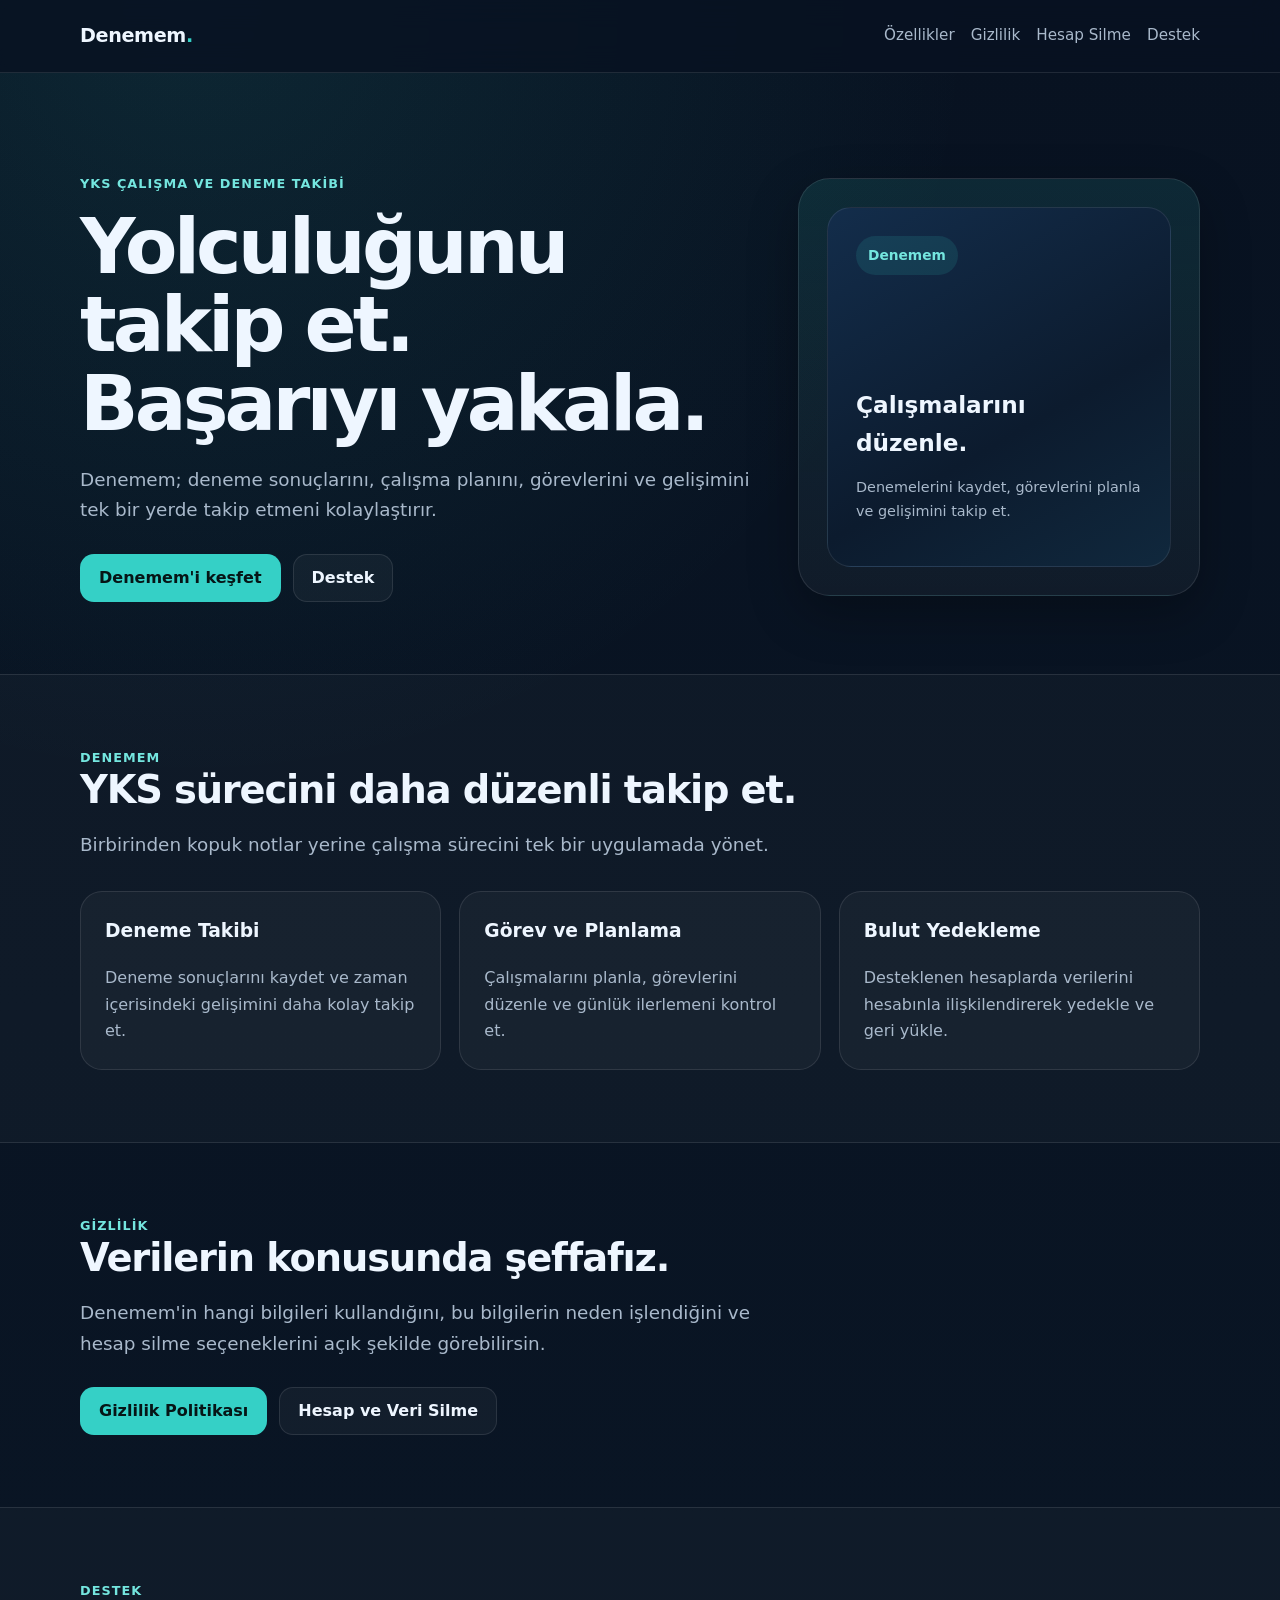
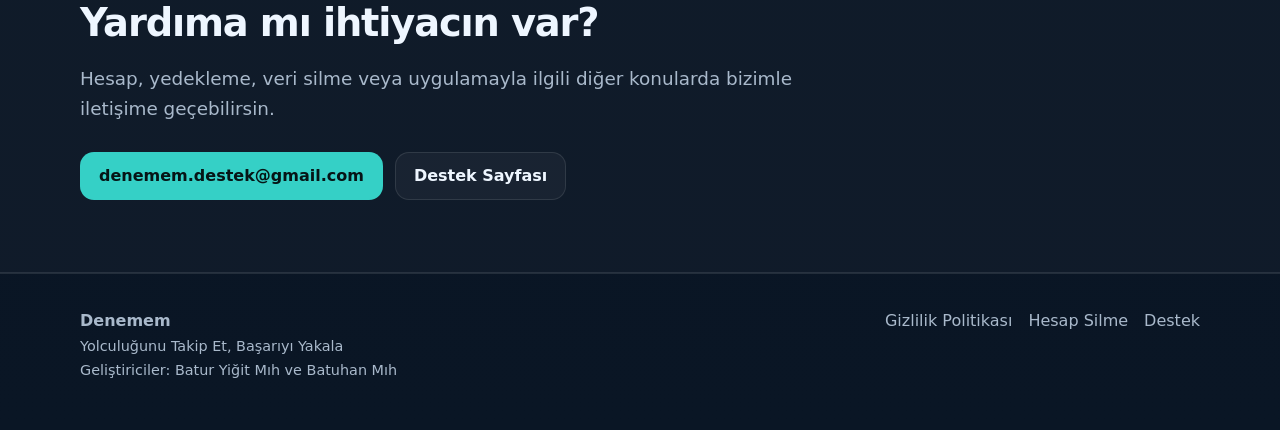
==== index.html @ 386e999e "Add Denemem homepage" ====
<!DOCTYPE html>
<html lang="tr">
<head>
  <meta charset="UTF-8">
  <meta name="viewport" content="width=device-width, initial-scale=1.0">

  <title>Denemem | YKS Çalışma ve Deneme Takibi</title>

  <meta
    name="description"
    content="Denemem, YKS hazırlık sürecinde denemelerini, görevlerini, çalışmalarını ve gelişimini tek yerde takip etmene yardımcı olur."
  >

  <link rel="stylesheet" href="styles.css">
</head>

<body>

  <header class="site-header">
    <div class="container nav">

      <a href="index.html" class="brand">
        Denemem<span>.</span>
      </a>

      <nav class="nav-links" aria-label="Ana menü">
        <a href="#ozellikler">Özellikler</a>
        <a href="gizlilik.html">Gizlilik</a>
        <a href="hesap-silme.html">Hesap Silme</a>
        <a href="destek.html">Destek</a>
      </nav>

    </div>
  </header>


  <main>

    <section class="hero">
      <div class="container hero-grid">

        <div>

          <div class="eyebrow">
            YKS ÇALIŞMA VE DENEME TAKİBİ
          </div>

          <h1>
            Yolculuğunu takip et.<br>
            Başarıyı yakala.
          </h1>

          <p class="lead">
            Denemem; deneme sonuçlarını, çalışma planını, görevlerini
            ve gelişimini tek bir yerde takip etmeni kolaylaştırır.
          </p>

          <div class="actions">

            <a href="#ozellikler" class="button primary">
              Denemem'i keşfet
            </a>

            <a href="destek.html" class="button secondary">
              Destek
            </a>

          </div>

        </div>


        <div class="mock-card">

          <div class="mock-screen">

            <div class="pill">
              Denemem
            </div>

            <div>
              <strong>
                Çalışmalarını düzenle.
              </strong>

              <p class="small">
                Denemelerini kaydet, görevlerini planla
                ve gelişimini takip et.
              </p>
            </div>

          </div>

        </div>

      </div>
    </section>


    <section id="ozellikler" class="section muted">

      <div class="container">

        <div class="eyebrow">
          DENEMEM
        </div>

        <h2>
          YKS sürecini daha düzenli takip et.
        </h2>

        <p class="lead">
          Birbirinden kopuk notlar yerine çalışma sürecini
          tek bir uygulamada yönet.
        </p>


        <div class="grid-3">

          <article class="card">
            <h3>Deneme Takibi</h3>

            <p>
              Deneme sonuçlarını kaydet ve zaman içerisindeki
              gelişimini daha kolay takip et.
            </p>
          </article>


          <article class="card">
            <h3>Görev ve Planlama</h3>

            <p>
              Çalışmalarını planla, görevlerini düzenle
              ve günlük ilerlemeni kontrol et.
            </p>
          </article>


          <article class="card">
            <h3>Bulut Yedekleme</h3>

            <p>
              Desteklenen hesaplarda verilerini hesabınla
              ilişkilendirerek yedekle ve geri yükle.
            </p>
          </article>

        </div>

      </div>
    </section>


    <section class="section">

      <div class="container">

        <div class="eyebrow">
          GİZLİLİK
        </div>

        <h2>
          Verilerin konusunda şeffafız.
        </h2>

        <p class="lead">
          Denemem'in hangi bilgileri kullandığını, bu bilgilerin
          neden işlendiğini ve hesap silme seçeneklerini
          açık şekilde görebilirsin.
        </p>


        <div class="actions">

          <a href="gizlilik.html" class="button primary">
            Gizlilik Politikası
          </a>

          <a href="hesap-silme.html" class="button secondary">
            Hesap ve Veri Silme
          </a>

        </div>

      </div>
    </section>


    <section class="section muted">

      <div class="container">

        <div class="eyebrow">
          DESTEK
        </div>

        <h2>
          Yardıma mı ihtiyacın var?
        </h2>

        <p class="lead">
          Hesap, yedekleme, veri silme veya uygulamayla ilgili
          diğer konularda bizimle iletişime geçebilirsin.
        </p>


        <div class="actions">

          <a
            href="mailto:denemem.destek@gmail.com"
            class="button primary"
          >
            denemem.destek@gmail.com
          </a>

          <a href="destek.html" class="button secondary">
            Destek Sayfası
          </a>

        </div>

      </div>
    </section>

  </main>


  <footer>

    <div class="container footer-grid">

      <div>
        <strong>Denemem</strong>

        <div class="small">
          Yolculuğunu Takip Et, Başarıyı Yakala
        </div>

        <div class="small">
          Geliştiriciler: Batur Yiğit Mıh ve Batuhan Mıh
        </div>
      </div>


      <div class="footer-links">

        <a href="gizlilik.html">
          Gizlilik Politikası
        </a>

        <a href="hesap-silme.html">
          Hesap Silme
        </a>

        <a href="destek.html">
          Destek
        </a>

      </div>

    </div>

  </footer>

</body>
</html>
---- styles.css ----
:root {
  --bg: #081221;
  --surface: #0e1b2d;
  --surface-2: #12253b;
  --text: #eef6ff;
  --muted: #a9b9cb;
  --line: rgba(255, 255, 255, 0.1);
  --teal: #35d0c6;
  --teal-light: #74e6df;
  --shadow: 0 18px 50px rgba(0, 0, 0, 0.28);
  --radius: 22px;
  --max-width: 1120px;
}

* {
  box-sizing: border-box;
}

html {
  scroll-behavior: smooth;
}

body {
  margin: 0;
  font-family: Inter, system-ui, -apple-system, BlinkMacSystemFont, "Segoe UI",
    sans-serif;
  background:
    radial-gradient(circle at 15% 0%, rgba(53, 208, 198, 0.11), transparent 34%),
    linear-gradient(180deg, #081221 0%, #0a1625 100%);
  color: var(--text);
  line-height: 1.65;
}

a {
  color: inherit;
}

.container {
  width: min(calc(100% - 32px), var(--max-width));
  margin: 0 auto;
}

.site-header {
  position: sticky;
  top: 0;
  z-index: 20;
  backdrop-filter: blur(14px);
  background: rgba(8, 18, 33, 0.82);
  border-bottom: 1px solid var(--line);
}

.nav {
  display: flex;
  align-items: center;
  justify-content: space-between;
  gap: 24px;
  min-height: 72px;
}

.brand {
  text-decoration: none;
  font-size: 1.2rem;
  font-weight: 800;
  letter-spacing: -0.02em;
}

.brand span {
  color: var(--teal);
}

.nav-links {
  display: flex;
  flex-wrap: wrap;
  gap: 16px;
}

.nav-links a {
  color: var(--muted);
  text-decoration: none;
  font-size: 0.95rem;
}

.nav-links a:hover,
.nav-links a:focus {
  color: var(--text);
}

.hero {
  padding: 100px 0 72px;
}

.hero-grid {
  display: grid;
  grid-template-columns: 1.25fr 0.75fr;
  gap: 48px;
  align-items: center;
}

.eyebrow {
  color: var(--teal-light);
  font-weight: 700;
  letter-spacing: 0.08em;
  text-transform: uppercase;
  font-size: 0.8rem;
}

h1 {
  font-size: clamp(2.5rem, 6vw, 5.3rem);
  line-height: 1.02;
  letter-spacing: -0.05em;
  margin: 14px 0 22px;
}

h2 {
  font-size: clamp(1.7rem, 3vw, 2.6rem);
  line-height: 1.15;
  letter-spacing: -0.03em;
  margin: 0 0 14px;
}

h3 {
  margin-top: 0;
}

.lead {
  font-size: 1.15rem;
  color: var(--muted);
  max-width: 720px;
}

.actions {
  display: flex;
  gap: 12px;
  flex-wrap: wrap;
  margin-top: 28px;
}

.button {
  display: inline-flex;
  align-items: center;
  justify-content: center;
  min-height: 48px;
  padding: 0 18px;
  border-radius: 14px;
  text-decoration: none;
  font-weight: 750;
  border: 1px solid var(--line);
}

.button.primary {
  color: #061516;
  background: var(--teal);
  border-color: transparent;
}

.button.secondary {
  background: rgba(255, 255, 255, 0.04);
}

.mock-card {
  background: linear-gradient(
    180deg,
    rgba(53, 208, 198, 0.12),
    rgba(255, 255, 255, 0.035)
  );
  border: 1px solid var(--line);
  border-radius: 32px;
  padding: 28px;
  box-shadow: var(--shadow);
}

.mock-screen {
  min-height: 360px;
  border-radius: 24px;
  background: linear-gradient(150deg, #132d4b, #0c1b2e 60%, #10283d);
  border: 1px solid rgba(255, 255, 255, 0.09);
  display: flex;
  flex-direction: column;
  justify-content: space-between;
  padding: 28px;
}

.mock-screen strong {
  font-size: 1.45rem;
}

.pill {
  display: inline-block;
  width: fit-content;
  padding: 8px 12px;
  border-radius: 999px;
  background: rgba(53, 208, 198, 0.12);
  color: var(--teal-light);
  font-weight: 700;
  font-size: 0.86rem;
}

.section {
  padding: 72px 0;
}

.section.muted {
  background: rgba(255, 255, 255, 0.025);
  border-top: 1px solid var(--line);
  border-bottom: 1px solid var(--line);
}

.grid-3 {
  display: grid;
  grid-template-columns: repeat(3, 1fr);
  gap: 18px;
  margin-top: 30px;
}

.card {
  padding: 24px;
  background: rgba(255, 255, 255, 0.035);
  border: 1px solid var(--line);
  border-radius: var(--radius);
}

.card p {
  color: var(--muted);
  margin-bottom: 0;
}

.legal {
  width: min(calc(100% - 32px), 860px);
  margin: 0 auto;
  padding: 72px 0 96px;
}

.legal .meta {
  color: var(--muted);
  margin-bottom: 34px;
}

.legal section {
  padding-top: 18px;
}

.legal h2 {
  font-size: 1.45rem;
  margin-top: 28px;
}

.legal p,
.legal li {
  color: #ced9e4;
}

.notice {
  border: 1px solid rgba(53, 208, 198, 0.35);
  background: rgba(53, 208, 198, 0.07);
  padding: 18px 20px;
  border-radius: 16px;
  color: #dffdfa;
}

.contact-box {
  margin-top: 24px;
  padding: 22px;
  border-radius: 18px;
  background: var(--surface);
  border: 1px solid var(--line);
}

footer {
  border-top: 1px solid var(--line);
  padding: 34px 0 48px;
  color: var(--muted);
}

.footer-grid {
  display: flex;
  justify-content: space-between;
  gap: 24px;
  flex-wrap: wrap;
}

.footer-links {
  display: flex;
  gap: 16px;
  flex-wrap: wrap;
}

.footer-links a {
  color: var(--muted);
  text-decoration: none;
}

.small {
  font-size: 0.9rem;
  color: var(--muted);
}

@media (max-width: 820px) {
  .hero {
    padding-top: 72px;
  }

  .hero-grid {
    grid-template-columns: 1fr;
  }

  .grid-3 {
    grid-template-columns: 1fr;
  }

  .nav {
    align-items: flex-start;
    padding: 16px 0;
  }

  .nav-links {
    justify-content: flex-end;
    gap: 10px 14px;
  }
}

@media (max-width: 560px) {
  .nav {
    flex-direction: column;
    gap: 10px;
  }

  .nav-links {
    justify-content: flex-start;
  }

  .hero {
    padding-top: 56px;
  }

  .mock-screen {
    min-height: 290px;
  }
}
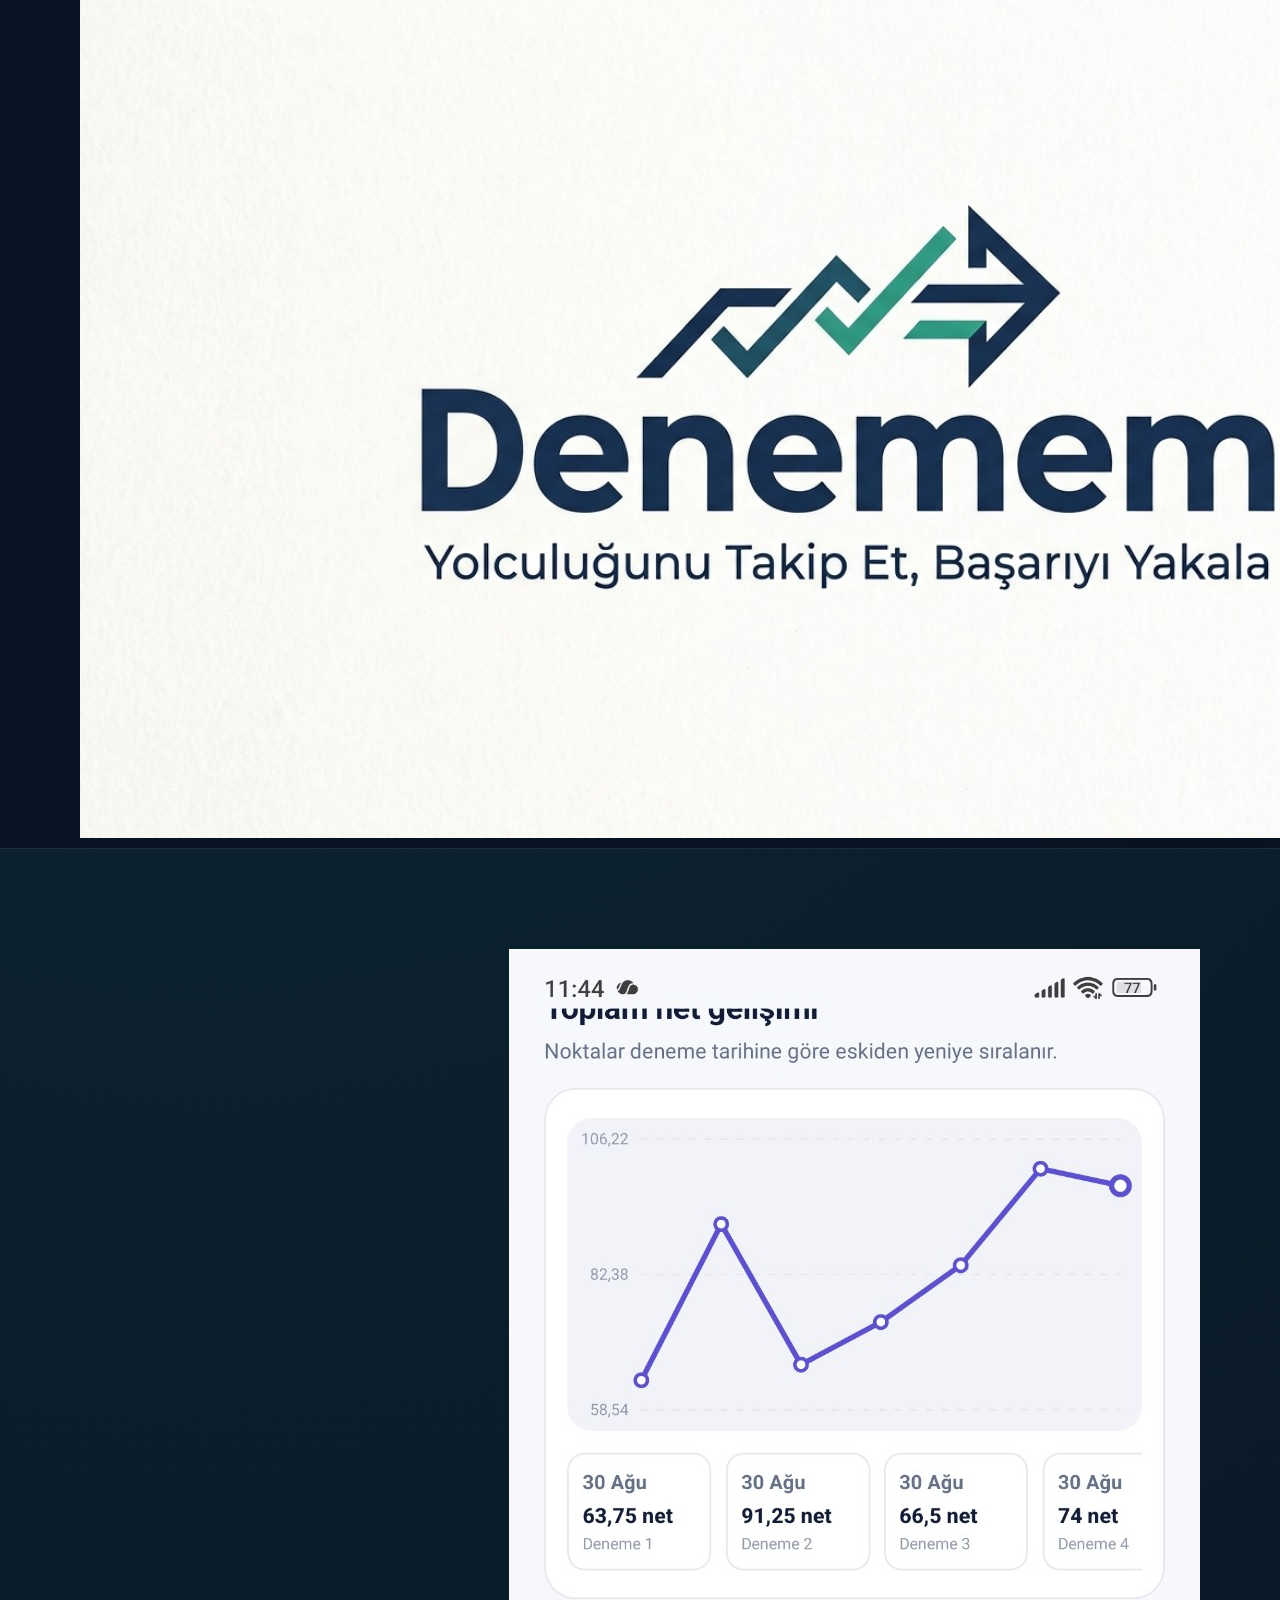
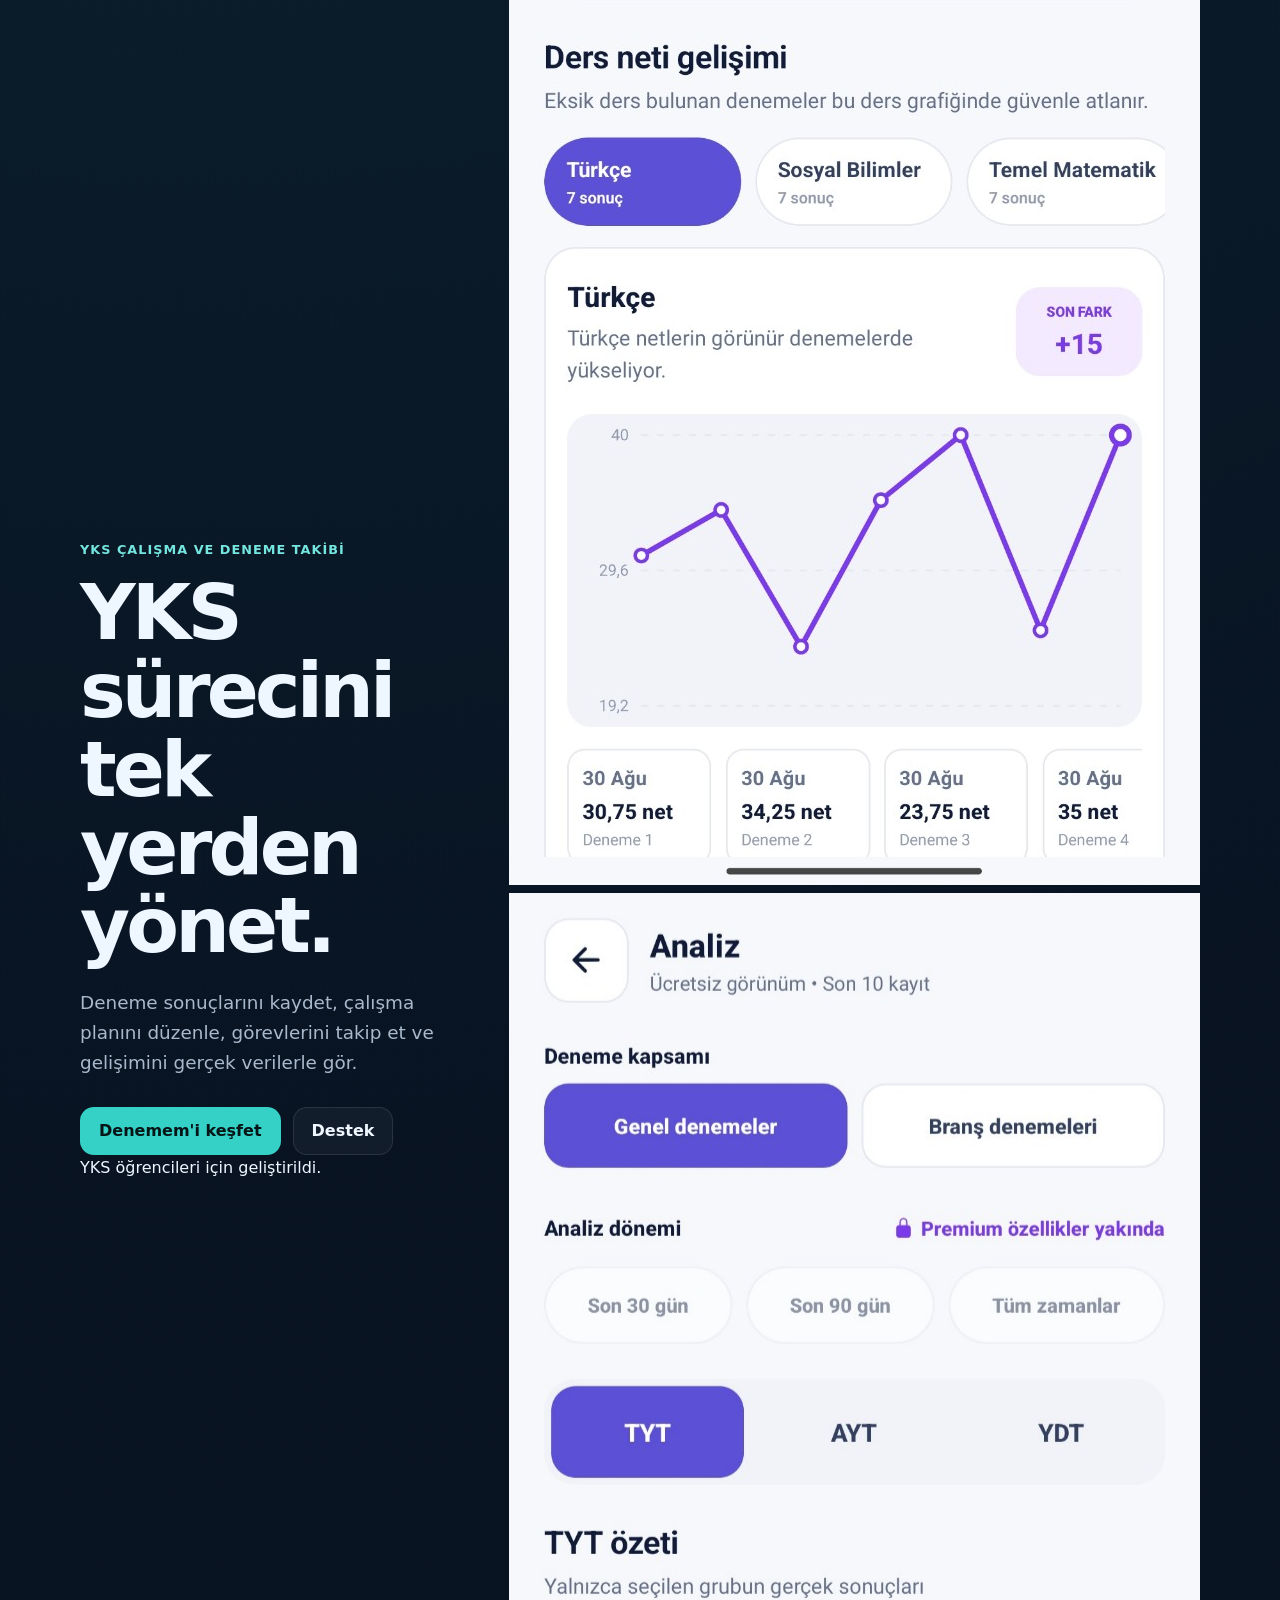
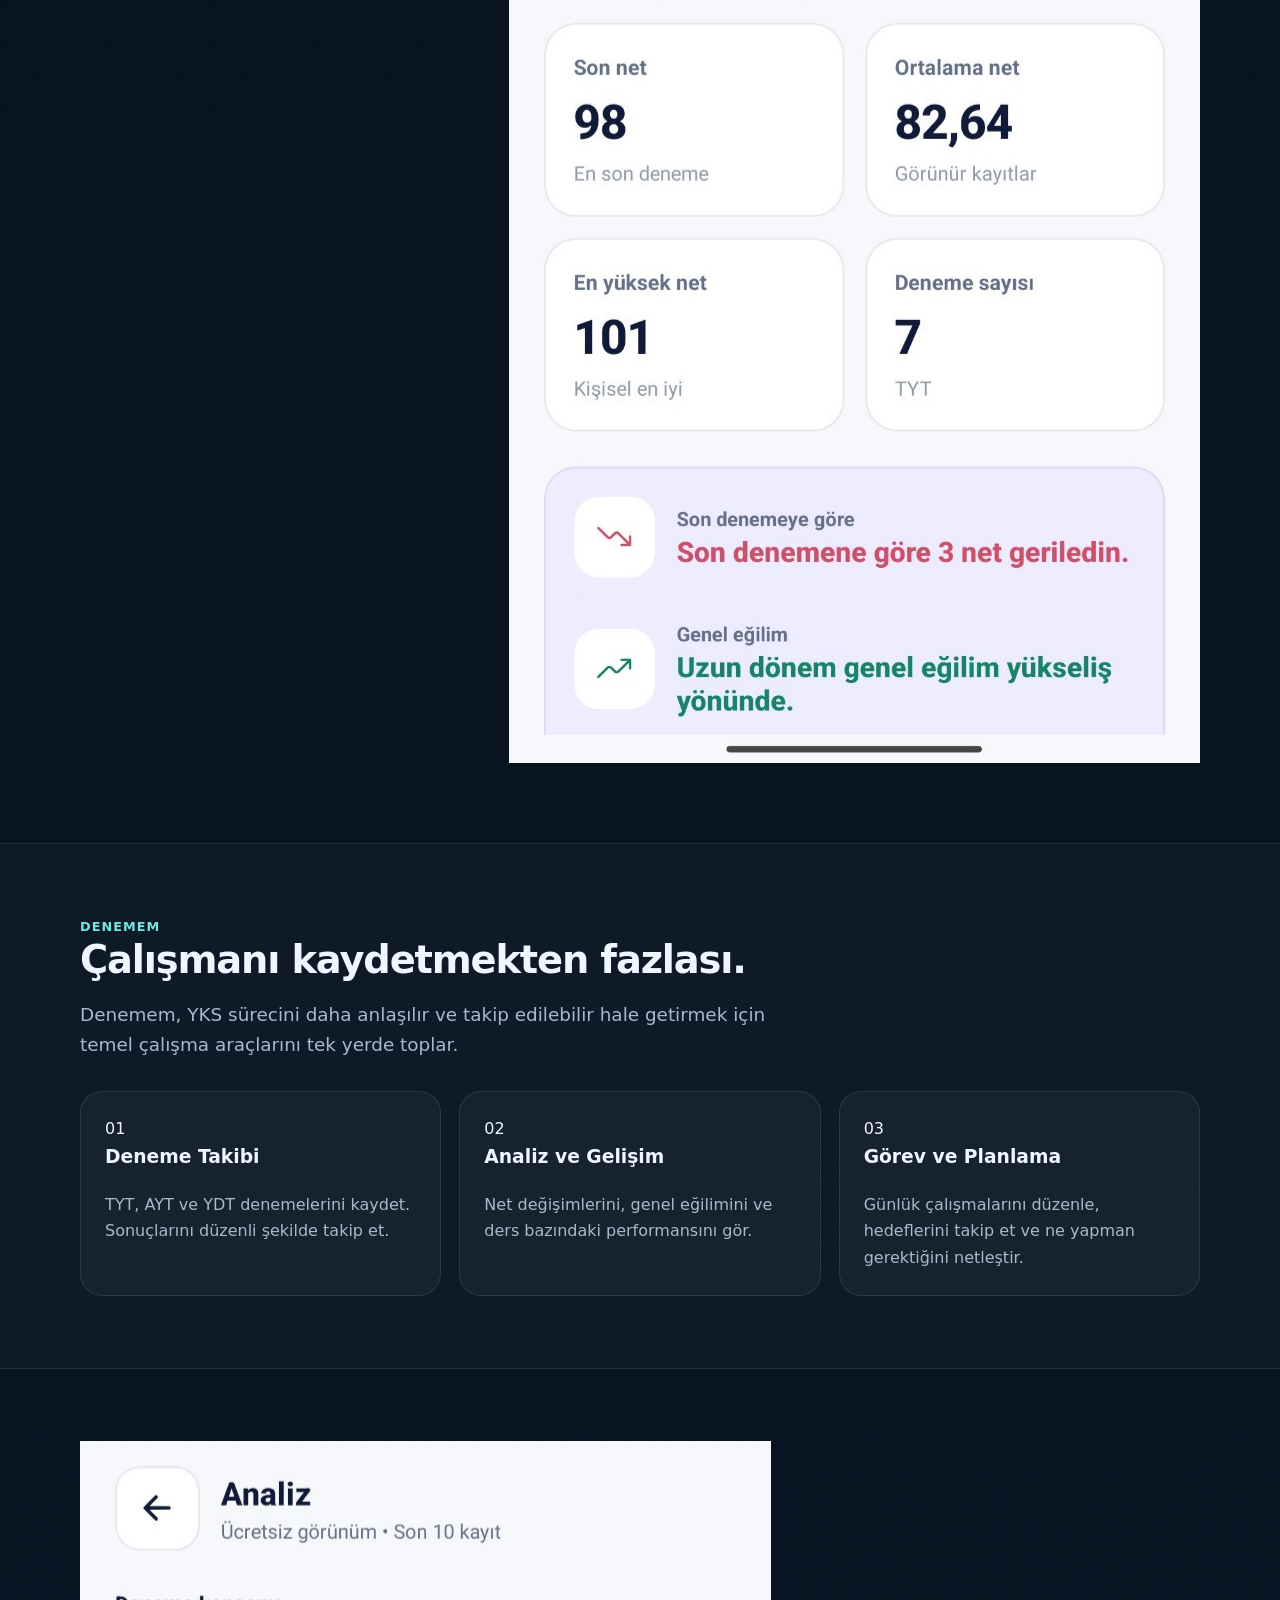
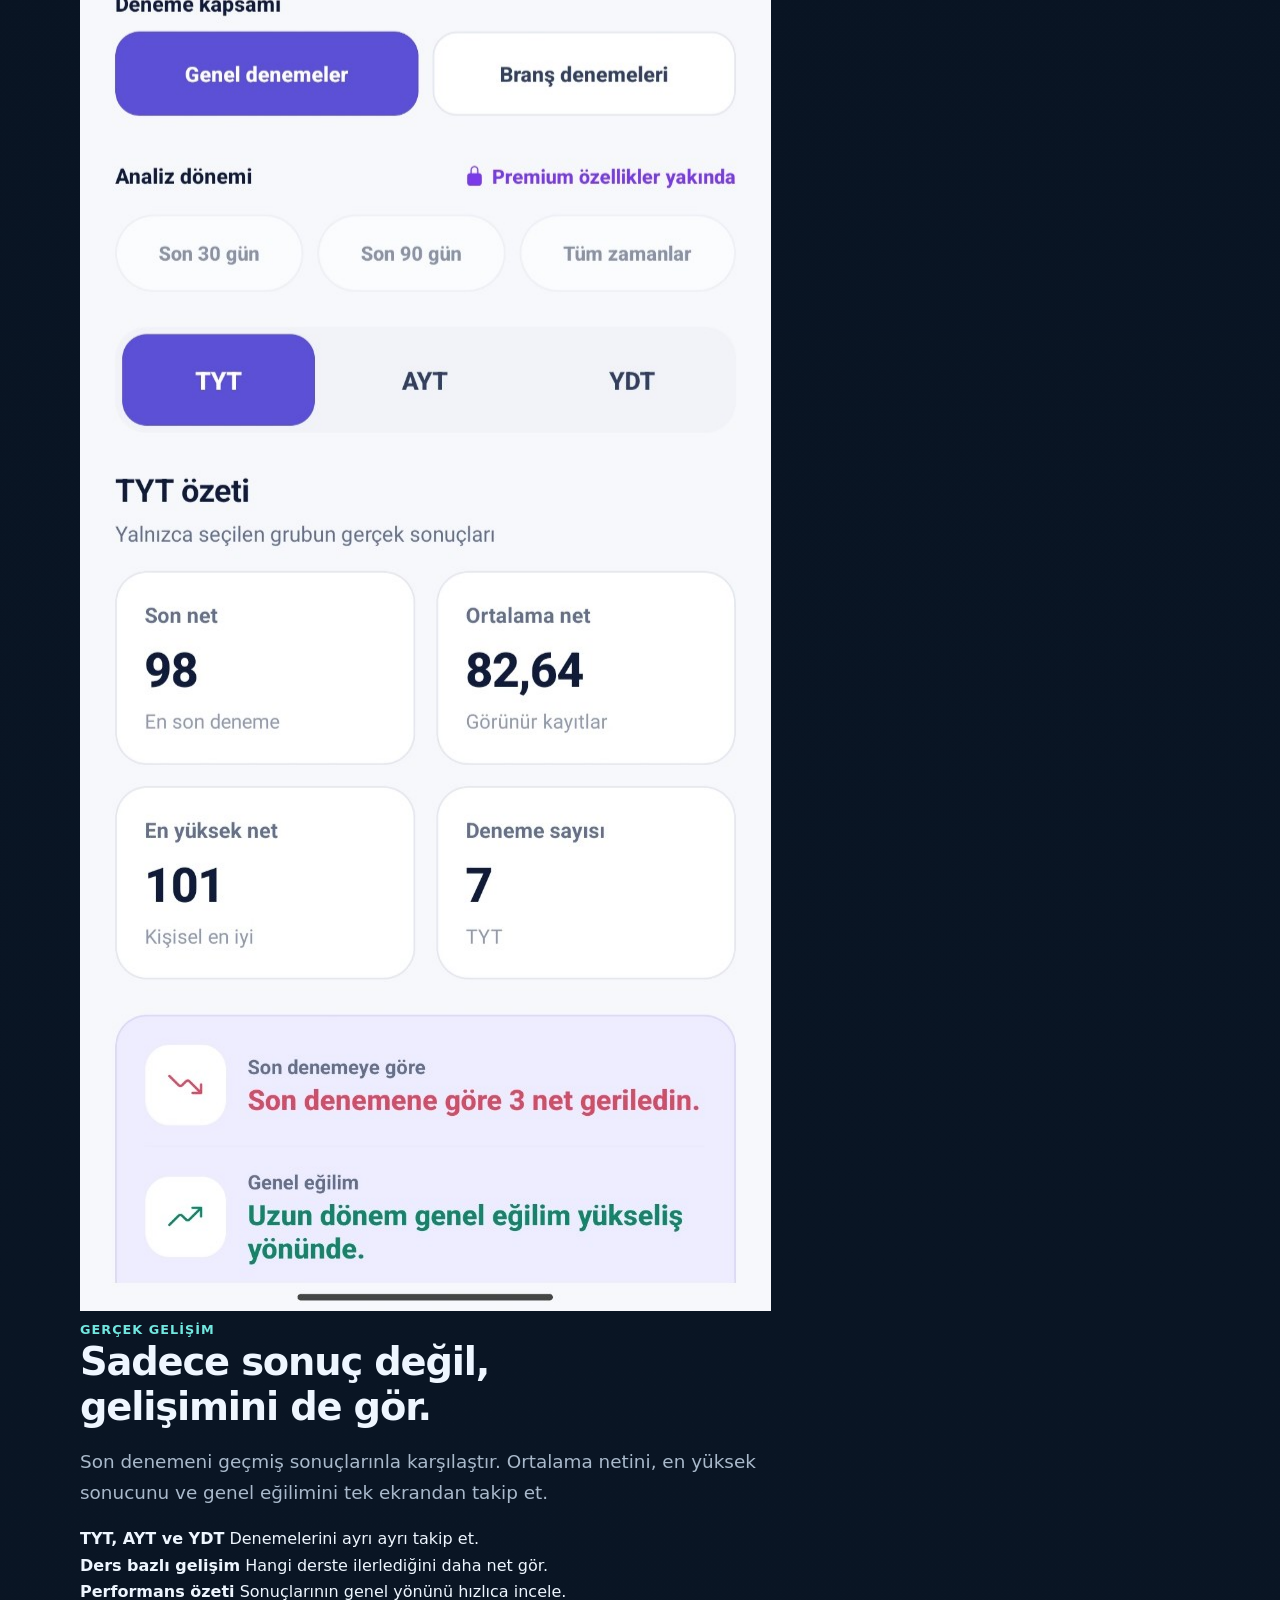
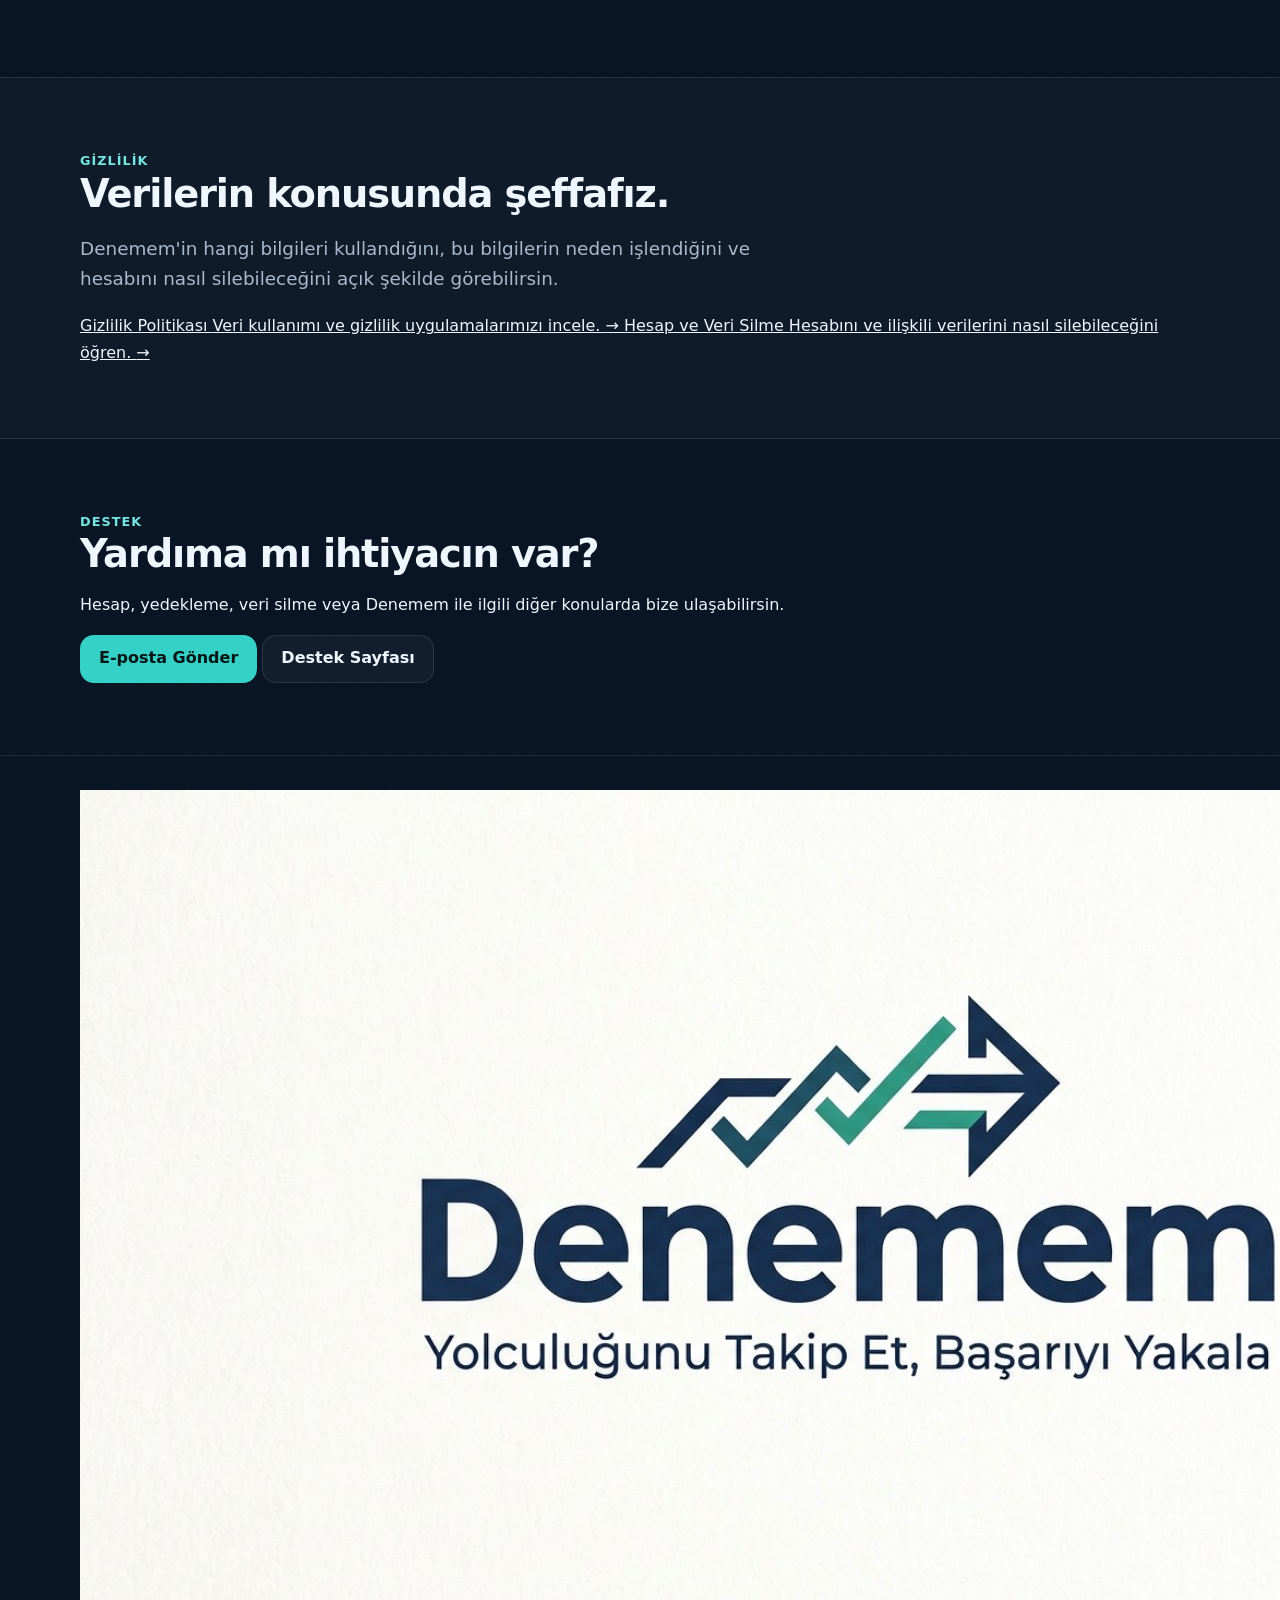
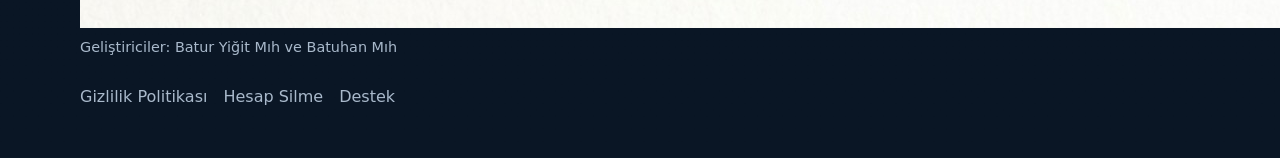
==== commit 43ce3a7c: "Redesign homepage with real Denemem screens" ====
--- a/index.html
+++ b/index.html
@@ -19,8 +19,8 @@
   <header class="site-header">
     <div class="container nav">
 
-      <a href="index.html" class="brand">
-        Denemem<span>.</span>
+      <a href="index.html" class="brand brand-image">
+        <img src="logo.png" alt="Denemem">
       </a>
 
       <nav class="nav-links" aria-label="Ana menü">
@@ -37,22 +37,23 @@
   <main>
 
     <section class="hero">
+
       <div class="container hero-grid">
 
-        <div>
+        <div class="hero-copy">
 
           <div class="eyebrow">
             YKS ÇALIŞMA VE DENEME TAKİBİ
           </div>
 
           <h1>
-            Yolculuğunu takip et.<br>
-            Başarıyı yakala.
+            YKS sürecini<br>
+            tek yerden yönet.
           </h1>
 
           <p class="lead">
-            Denemem; deneme sonuçlarını, çalışma planını, görevlerini
-            ve gelişimini tek bir yerde takip etmeni kolaylaştırır.
+            Deneme sonuçlarını kaydet, çalışma planını düzenle,
+            görevlerini takip et ve gelişimini gerçek verilerle gör.
           </p>
 
           <div class="actions">
@@ -67,179 +68,333 @@
 
           </div>
 
-        </div>
-
-
-        <div class="mock-card">
-
-          <div class="mock-screen">
-
-            <div class="pill">
-              Denemem
-            </div>
-
-            <div>
-              <strong>
-                Çalışmalarını düzenle.
-              </strong>
-
-              <p class="small">
-                Denemelerini kaydet, görevlerini planla
-                ve gelişimini takip et.
-              </p>
-            </div>
-
-          </div>
-
-        </div>
-
-      </div>
+
+          <div class="hero-note">
+            <span class="hero-note-dot"></span>
+            YKS öğrencileri için geliştirildi.
+          </div>
+
+        </div>
+
+
+        <div class="showcase" aria-label="Denemem uygulama ekranları">
+
+          <div class="glow glow-one"></div>
+          <div class="glow glow-two"></div>
+
+          <div class="phone phone-secondary">
+
+            <div class="phone-notch"></div>
+
+            <div class="phone-screen screenshot-crop">
+              <img
+                src="istatistik.png"
+                alt="Denemem istatistik ve gelişim ekranı"
+              >
+            </div>
+
+          </div>
+
+
+          <div class="phone phone-primary">
+
+            <div class="phone-notch"></div>
+
+            <div class="phone-screen">
+              <img
+                src="analiz.png"
+                alt="Denemem analiz ekranı"
+              >
+            </div>
+
+          </div>
+
+        </div>
+
+      </div>
+
     </section>
 
 
+
     <section id="ozellikler" class="section muted">
 
       <div class="container">
 
-        <div class="eyebrow">
-          DENEMEM
-        </div>
-
-        <h2>
-          YKS sürecini daha düzenli takip et.
-        </h2>
-
-        <p class="lead">
-          Birbirinden kopuk notlar yerine çalışma sürecini
-          tek bir uygulamada yönet.
-        </p>
+        <div class="section-heading">
+
+          <div class="eyebrow">
+            DENEMEM
+          </div>
+
+          <h2>
+            Çalışmanı kaydetmekten fazlası.
+          </h2>
+
+          <p class="lead">
+            Denemem, YKS sürecini daha anlaşılır ve takip edilebilir
+            hale getirmek için temel çalışma araçlarını tek yerde toplar.
+          </p>
+
+        </div>
 
 
         <div class="grid-3">
 
-          <article class="card">
-            <h3>Deneme Takibi</h3>
+          <article class="card feature-card">
+
+            <div class="feature-number">
+              01
+            </div>
+
+            <h3>
+              Deneme Takibi
+            </h3>
 
             <p>
-              Deneme sonuçlarını kaydet ve zaman içerisindeki
-              gelişimini daha kolay takip et.
+              TYT, AYT ve YDT denemelerini kaydet.
+              Sonuçlarını düzenli şekilde takip et.
             </p>
+
           </article>
 
 
-          <article class="card">
-            <h3>Görev ve Planlama</h3>
+          <article class="card feature-card">
+
+            <div class="feature-number">
+              02
+            </div>
+
+            <h3>
+              Analiz ve Gelişim
+            </h3>
 
             <p>
-              Çalışmalarını planla, görevlerini düzenle
-              ve günlük ilerlemeni kontrol et.
+              Net değişimlerini, genel eğilimini ve ders bazındaki
+              performansını gör.
             </p>
+
           </article>
 
 
-          <article class="card">
-            <h3>Bulut Yedekleme</h3>
+          <article class="card feature-card">
+
+            <div class="feature-number">
+              03
+            </div>
+
+            <h3>
+              Görev ve Planlama
+            </h3>
 
             <p>
-              Desteklenen hesaplarda verilerini hesabınla
-              ilişkilendirerek yedekle ve geri yükle.
+              Günlük çalışmalarını düzenle, hedeflerini takip et
+              ve ne yapman gerektiğini netleştir.
             </p>
+
           </article>
 
         </div>
 
       </div>
+
     </section>
 
 
-    <section class="section">
-
-      <div class="container">
-
-        <div class="eyebrow">
-          GİZLİLİK
-        </div>
-
-        <h2>
-          Verilerin konusunda şeffafız.
-        </h2>
-
-        <p class="lead">
-          Denemem'in hangi bilgileri kullandığını, bu bilgilerin
-          neden işlendiğini ve hesap silme seçeneklerini
-          açık şekilde görebilirsin.
-        </p>
-
-
-        <div class="actions">
-
-          <a href="gizlilik.html" class="button primary">
-            Gizlilik Politikası
+
+    <section class="section product-section">
+
+      <div class="container product-grid">
+
+        <div class="product-image-wrap">
+
+          <div class="product-phone">
+
+            <div class="phone-notch"></div>
+
+            <div class="phone-screen">
+              <img
+                src="analiz.png"
+                alt="Denemem uygulamasında deneme analizi"
+              >
+            </div>
+
+          </div>
+
+        </div>
+
+
+        <div class="product-copy">
+
+          <div class="eyebrow">
+            GERÇEK GELİŞİM
+          </div>
+
+          <h2>
+            Sadece sonuç değil,<br>
+            gelişimini de gör.
+          </h2>
+
+          <p class="lead">
+            Son denemeni geçmiş sonuçlarınla karşılaştır.
+            Ortalama netini, en yüksek sonucunu ve genel eğilimini
+            tek ekrandan takip et.
+          </p>
+
+
+          <div class="mini-features">
+
+            <div class="mini-feature">
+              <strong>TYT, AYT ve YDT</strong>
+              <span>Denemelerini ayrı ayrı takip et.</span>
+            </div>
+
+            <div class="mini-feature">
+              <strong>Ders bazlı gelişim</strong>
+              <span>Hangi derste ilerlediğini daha net gör.</span>
+            </div>
+
+            <div class="mini-feature">
+              <strong>Performans özeti</strong>
+              <span>Sonuçlarının genel yönünü hızlıca incele.</span>
+            </div>
+
+          </div>
+
+        </div>
+
+      </div>
+
+    </section>
+
+
+
+    <section class="section muted">
+
+      <div class="container trust-grid">
+
+        <div>
+
+          <div class="eyebrow">
+            GİZLİLİK
+          </div>
+
+          <h2>
+            Verilerin konusunda şeffafız.
+          </h2>
+
+          <p class="lead">
+            Denemem'in hangi bilgileri kullandığını, bu bilgilerin
+            neden işlendiğini ve hesabını nasıl silebileceğini
+            açık şekilde görebilirsin.
+          </p>
+
+        </div>
+
+
+        <div class="trust-actions">
+
+          <a href="gizlilik.html" class="trust-card">
+
+            <span class="trust-title">
+              Gizlilik Politikası
+            </span>
+
+            <span class="trust-text">
+              Veri kullanımı ve gizlilik uygulamalarımızı incele.
+            </span>
+
+            <span class="trust-arrow">
+              →
+            </span>
+
           </a>
 
-          <a href="hesap-silme.html" class="button secondary">
-            Hesap ve Veri Silme
+
+          <a href="hesap-silme.html" class="trust-card">
+
+            <span class="trust-title">
+              Hesap ve Veri Silme
+            </span>
+
+            <span class="trust-text">
+              Hesabını ve ilişkili verilerini nasıl silebileceğini öğren.
+            </span>
+
+            <span class="trust-arrow">
+              →
+            </span>
+
           </a>
 
         </div>
 
       </div>
+
     </section>
 
 
-    <section class="section muted">
-
-      <div class="container">
-
-        <div class="eyebrow">
-          DESTEK
-        </div>
-
-        <h2>
-          Yardıma mı ihtiyacın var?
-        </h2>
-
-        <p class="lead">
-          Hesap, yedekleme, veri silme veya uygulamayla ilgili
-          diğer konularda bizimle iletişime geçebilirsin.
-        </p>
-
-
-        <div class="actions">
+
+    <section class="section support-section">
+
+      <div class="container support-box">
+
+        <div>
+
+          <div class="eyebrow">
+            DESTEK
+          </div>
+
+          <h2>
+            Yardıma mı ihtiyacın var?
+          </h2>
+
+          <p>
+            Hesap, yedekleme, veri silme veya Denemem ile ilgili
+            diğer konularda bize ulaşabilirsin.
+          </p>
+
+        </div>
+
+
+        <div class="support-actions">
 
           <a
             href="mailto:denemem.destek@gmail.com"
             class="button primary"
           >
-            denemem.destek@gmail.com
+            E-posta Gönder
           </a>
 
-          <a href="destek.html" class="button secondary">
+          <a
+            href="destek.html"
+            class="button secondary"
+          >
             Destek Sayfası
           </a>
 
         </div>
 
       </div>
+
     </section>
 
   </main>
 
 
+
   <footer>
 
     <div class="container footer-grid">
 
-      <div>
-        <strong>Denemem</strong>
-
-        <div class="small">
-          Yolculuğunu Takip Et, Başarıyı Yakala
-        </div>
+      <div class="footer-brand">
+
+        <img src="logo.png" alt="Denemem">
 
         <div class="small">
           Geliştiriciler: Batur Yiğit Mıh ve Batuhan Mıh
         </div>
+
       </div>
 
 
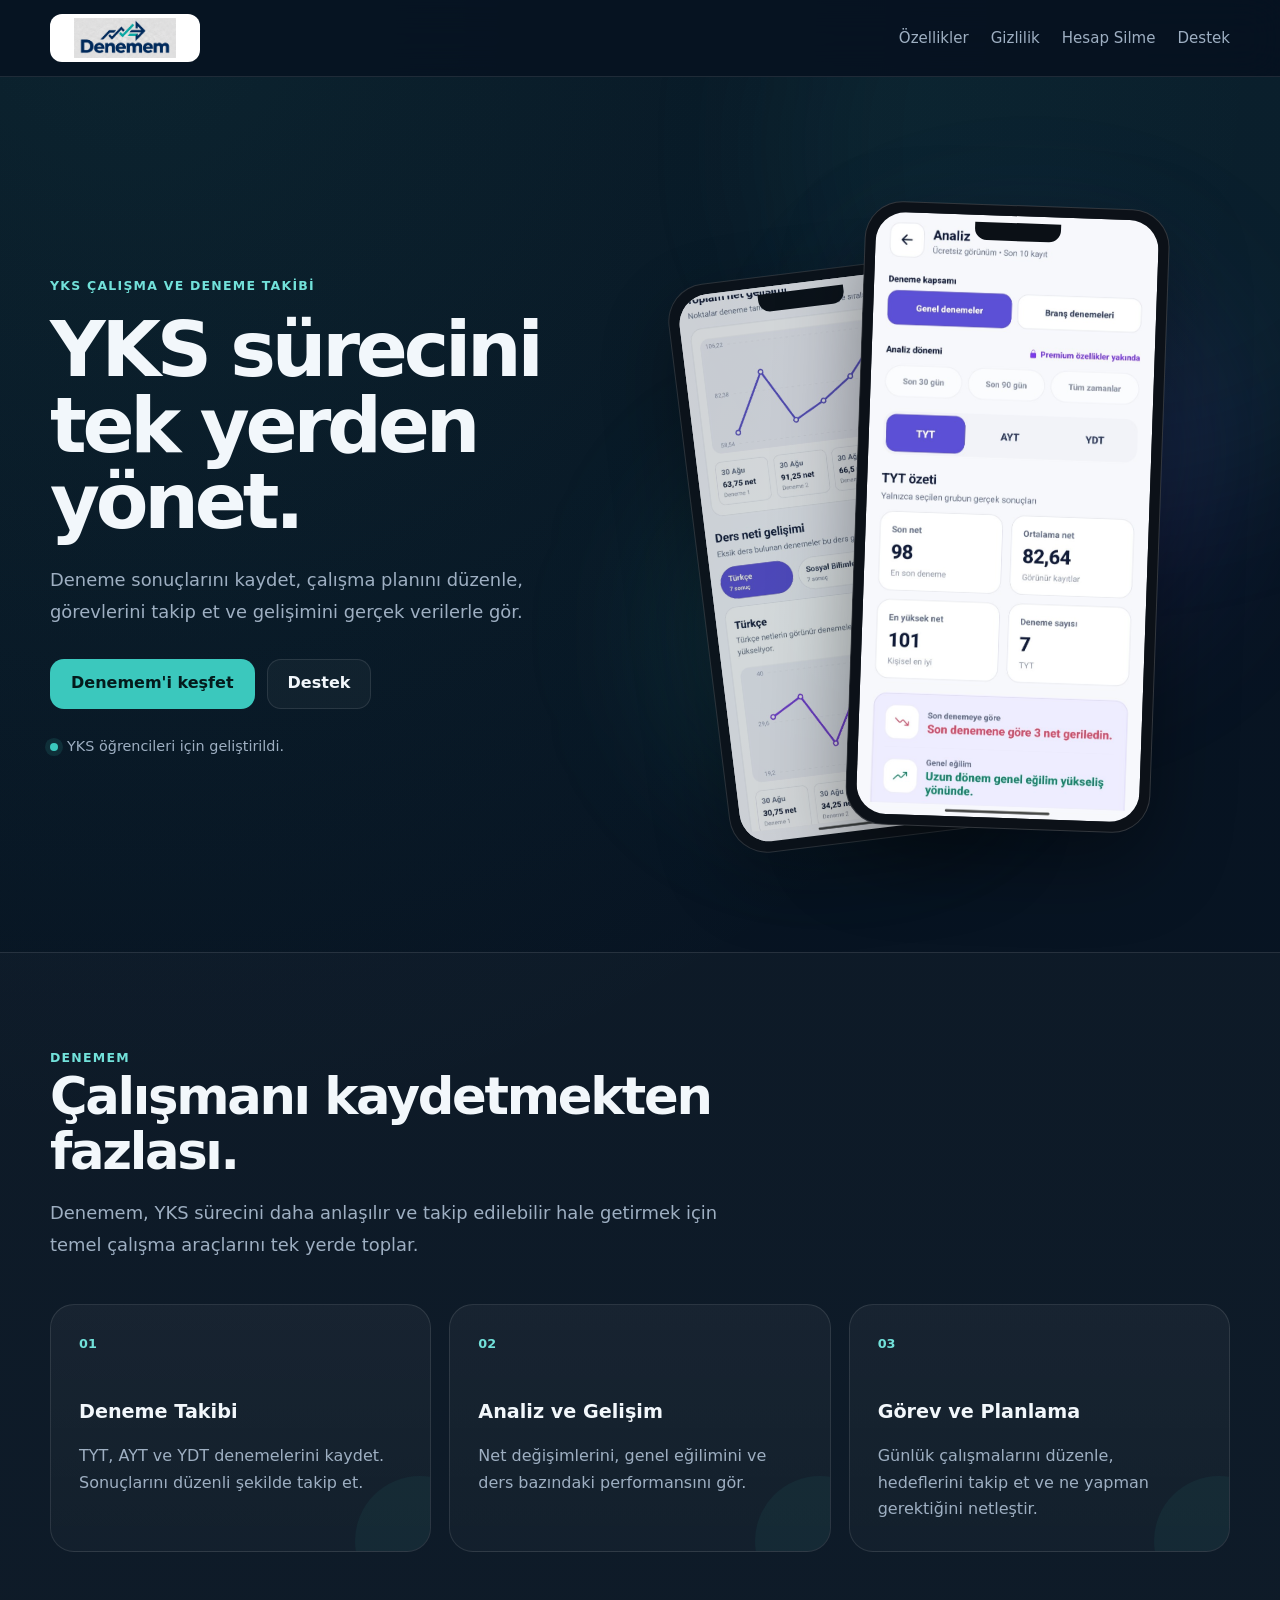
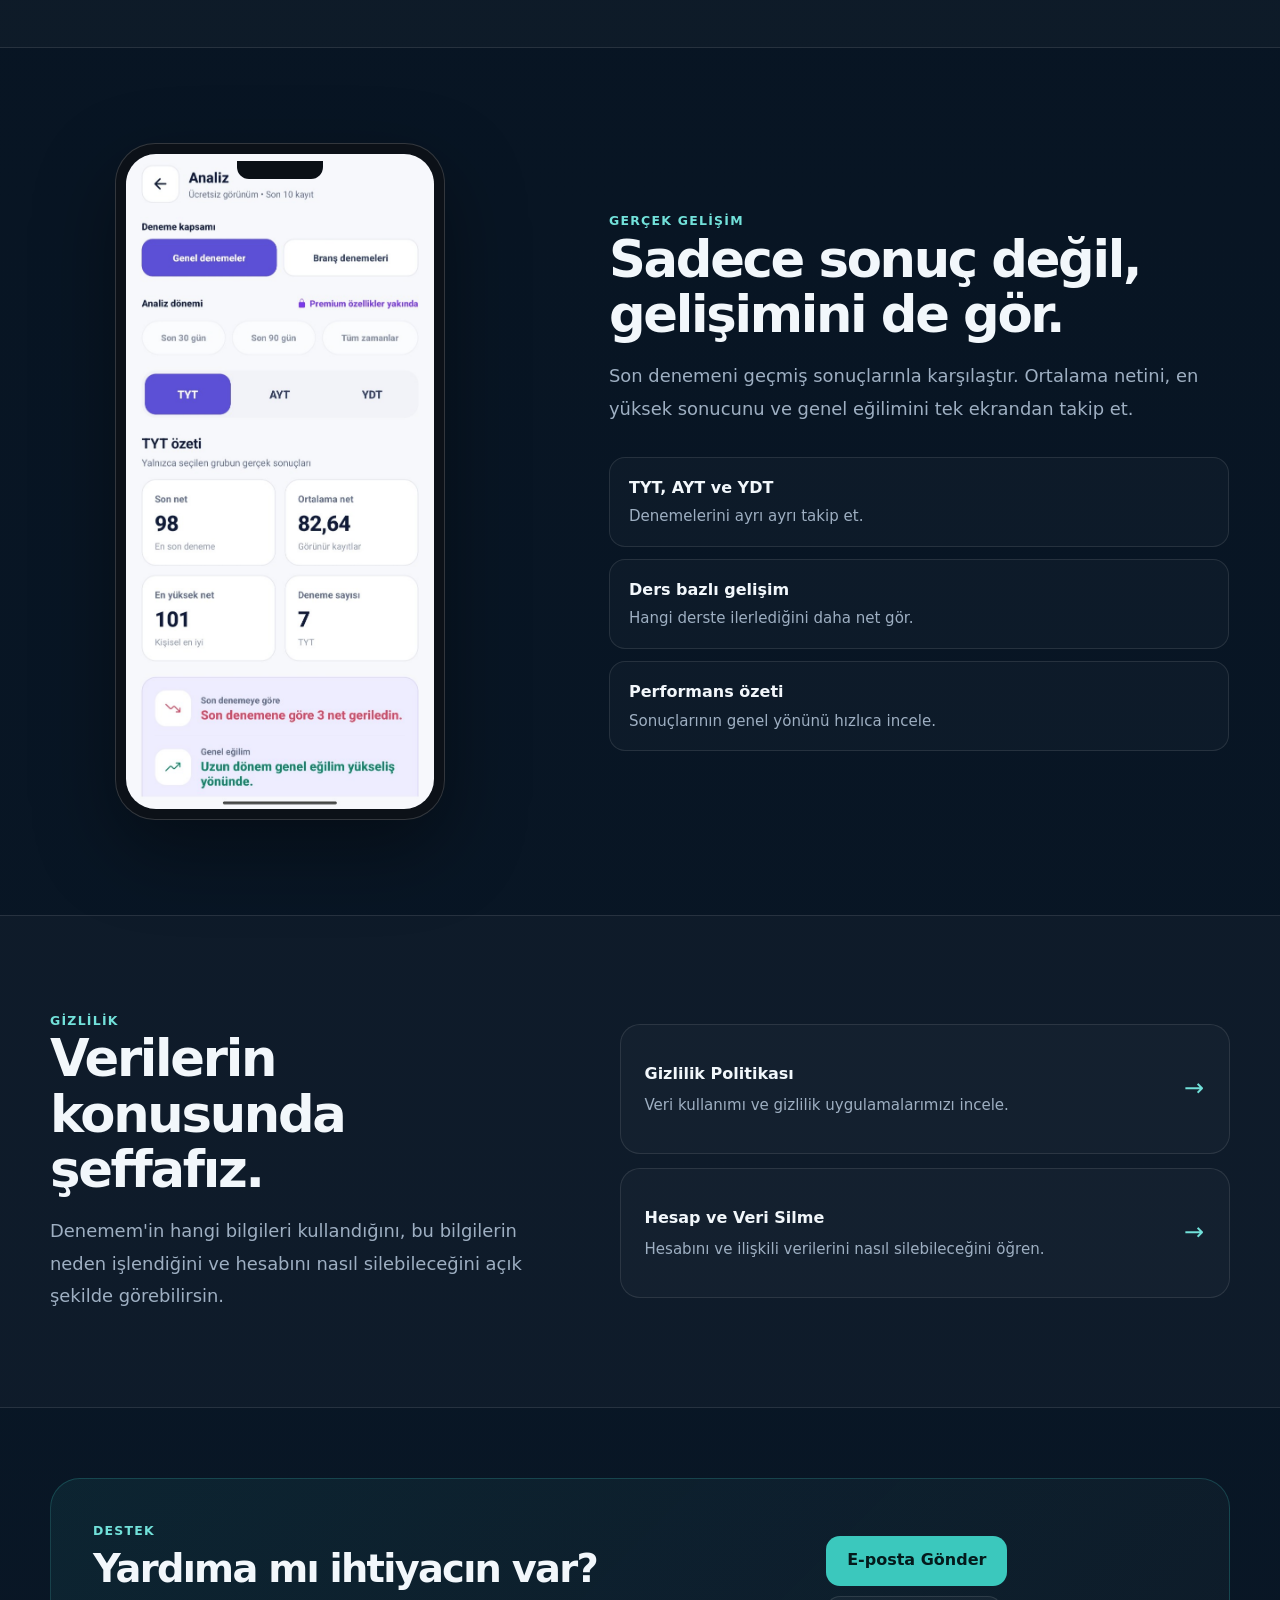
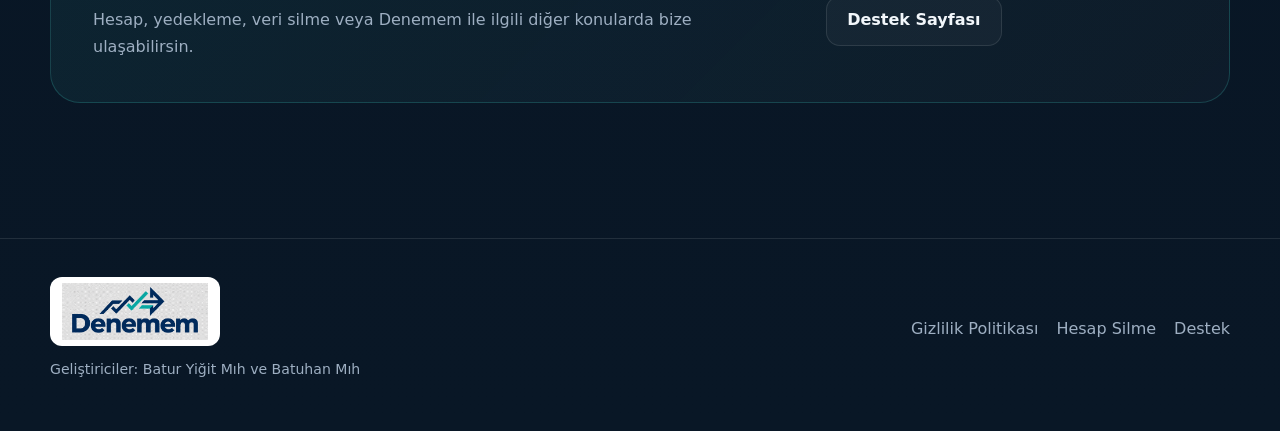
==== commit f3771a7b: "Use compact Denemem logo" ====
--- a/index.html
+++ b/index.html
@@ -20,7 +20,7 @@
     <div class="container nav">
 
       <a href="index.html" class="brand brand-image">
-        <img src="logo.png" alt="Denemem">
+        <img src="logo-web.png" alt="Denemem">
       </a>
 
       <nav class="nav-links" aria-label="Ana menü">
@@ -389,7 +389,7 @@
 
       <div class="footer-brand">
 
-        <img src="logo.png" alt="Denemem">
+        <img src="logo-web.png" alt="Denemem">
 
         <div class="small">
           Geliştiriciler: Batur Yiğit Mıh ve Batuhan Mıh
--- a/styles.css
+++ b/styles.css
@@ -1,338 +1,1208 @@
 :root {
-  --bg: #081221;
-  --surface: #0e1b2d;
-  --surface-2: #12253b;
-  --text: #eef6ff;
-  --muted: #a9b9cb;
-  --line: rgba(255, 255, 255, 0.1);
-  --teal: #35d0c6;
-  --teal-light: #74e6df;
-  --shadow: 0 18px 50px rgba(0, 0, 0, 0.28);
-  --radius: 22px;
-  --max-width: 1120px;
-}
+  --bg: #071321;
+  --bg-soft: #0b1929;
+  --surface: #0e1d2f;
+  --surface-2: #12253a;
+  --text: #f2f7fb;
+  --muted: #9eafc2;
+  --line: rgba(255, 255, 255, 0.10);
+
+  --navy: #0a2745;
+  --teal: #3bc8bd;
+  --teal-light: #72e1da;
+
+  --purple: #6252da;
+
+  --shadow:
+    0 30px 80px rgba(0, 0, 0, 0.38);
+
+  --radius: 24px;
+  --max-width: 1180px;
+}
+
 
 * {
   box-sizing: border-box;
 }
 
+
 html {
   scroll-behavior: smooth;
 }
 
+
 body {
   margin: 0;
-  font-family: Inter, system-ui, -apple-system, BlinkMacSystemFont, "Segoe UI",
+
+  font-family:
+    Inter,
+    ui-sans-serif,
+    system-ui,
+    -apple-system,
+    BlinkMacSystemFont,
+    "Segoe UI",
     sans-serif;
-  background:
-    radial-gradient(circle at 15% 0%, rgba(53, 208, 198, 0.11), transparent 34%),
-    linear-gradient(180deg, #081221 0%, #0a1625 100%);
+
   color: var(--text);
+
+  background:
+    radial-gradient(
+      circle at 10% 0%,
+      rgba(59, 200, 189, 0.09),
+      transparent 30%
+    ),
+    linear-gradient(
+      180deg,
+      #071321 0%,
+      #091726 100%
+    );
+
   line-height: 1.65;
 }
+
+
+img {
+  display: block;
+  max-width: 100%;
+}
+
 
 a {
   color: inherit;
 }
 
+
 .container {
-  width: min(calc(100% - 32px), var(--max-width));
+  width: min(
+    calc(100% - 36px),
+    var(--max-width)
+  );
+
   margin: 0 auto;
 }
+
+
+
+/* HEADER */
 
 .site-header {
   position: sticky;
   top: 0;
-  z-index: 20;
-  backdrop-filter: blur(14px);
-  background: rgba(8, 18, 33, 0.82);
-  border-bottom: 1px solid var(--line);
-}
+
+  z-index: 100;
+
+  background:
+    rgba(7, 19, 33, 0.84);
+
+  backdrop-filter:
+    blur(18px);
+
+  border-bottom:
+    1px solid var(--line);
+}
+
 
 .nav {
+  min-height: 76px;
+
+  display: flex;
+
+  align-items: center;
+
+  justify-content: space-between;
+
+  gap: 30px;
+}
+
+
+.brand-image {
+  width: 150px;
+  height: 48px;
+
+  background: #ffffff;
+
+  border-radius: 12px;
+
+  padding: 4px 10px;
+
+  overflow: hidden;
+
   display: flex;
   align-items: center;
-  justify-content: space-between;
-  gap: 24px;
-  min-height: 72px;
-}
-
-.brand {
+
   text-decoration: none;
-  font-size: 1.2rem;
-  font-weight: 800;
-  letter-spacing: -0.02em;
-}
-
-.brand span {
-  color: var(--teal);
-}
+}
+
+
+.brand-image img {
+  width: 100%;
+  height: 100%;
+
+  object-fit: contain;
+}
+
 
 .nav-links {
   display: flex;
+
+  align-items: center;
+
+  gap: 22px;
+
   flex-wrap: wrap;
-  gap: 16px;
-}
+}
+
 
 .nav-links a {
   color: var(--muted);
+
+  font-size: 0.94rem;
+
   text-decoration: none;
-  font-size: 0.95rem;
-}
+
+  transition:
+    color 0.2s ease;
+}
+
 
 .nav-links a:hover,
 .nav-links a:focus {
   color: var(--text);
 }
 
+
+
+/* HERO */
+
 .hero {
-  padding: 100px 0 72px;
-}
+  position: relative;
+
+  overflow: hidden;
+
+  padding:
+    115px 0
+    110px;
+}
+
+
+.hero::before {
+  content: "";
+
+  position: absolute;
+
+  width: 700px;
+  height: 700px;
+
+  right: -200px;
+  top: -280px;
+
+  border-radius: 50%;
+
+  background:
+    rgba(59, 200, 189, 0.07);
+
+  filter:
+    blur(70px);
+
+  pointer-events: none;
+}
+
 
 .hero-grid {
   display: grid;
-  grid-template-columns: 1.25fr 0.75fr;
-  gap: 48px;
+
+  grid-template-columns:
+    0.95fr
+    1.05fr;
+
   align-items: center;
-}
+
+  gap: 80px;
+}
+
+
+.hero-copy {
+  position: relative;
+  z-index: 3;
+}
+
 
 .eyebrow {
   color: var(--teal-light);
-  font-weight: 700;
-  letter-spacing: 0.08em;
+
+  font-size: 0.78rem;
+
+  font-weight: 800;
+
+  letter-spacing: 0.10em;
+
   text-transform: uppercase;
-  font-size: 0.8rem;
-}
+}
+
 
 h1 {
-  font-size: clamp(2.5rem, 6vw, 5.3rem);
-  line-height: 1.02;
-  letter-spacing: -0.05em;
-  margin: 14px 0 22px;
-}
+  max-width: 680px;
+
+  margin:
+    16px 0
+    24px;
+
+  font-size:
+    clamp(
+      3rem,
+      6vw,
+      5.4rem
+    );
+
+  line-height: 0.99;
+
+  letter-spacing: -0.055em;
+}
+
 
 h2 {
-  font-size: clamp(1.7rem, 3vw, 2.6rem);
-  line-height: 1.15;
-  letter-spacing: -0.03em;
-  margin: 0 0 14px;
-}
+  margin:
+    0 0
+    18px;
+
+  font-size:
+    clamp(
+      2rem,
+      4vw,
+      3.5rem
+    );
+
+  line-height: 1.08;
+
+  letter-spacing: -0.045em;
+}
+
 
 h3 {
   margin-top: 0;
 }
 
+
 .lead {
-  font-size: 1.15rem;
+  max-width: 720px;
+
+  margin:
+    0;
+
   color: var(--muted);
-  max-width: 720px;
-}
+
+  font-size: 1.12rem;
+
+  line-height: 1.8;
+}
+
 
 .actions {
   display: flex;
+
   gap: 12px;
+
   flex-wrap: wrap;
-  margin-top: 28px;
-}
+
+  margin-top: 30px;
+}
+
 
 .button {
+  min-height: 50px;
+
+  padding:
+    0 20px;
+
+  border-radius: 14px;
+
   display: inline-flex;
+
   align-items: center;
+
   justify-content: center;
-  min-height: 48px;
-  padding: 0 18px;
-  border-radius: 14px;
+
+  border:
+    1px solid var(--line);
+
+  font-weight: 780;
+
   text-decoration: none;
-  font-weight: 750;
-  border: 1px solid var(--line);
-}
+
+  transition:
+    transform 0.2s ease,
+    background 0.2s ease,
+    border-color 0.2s ease;
+}
+
+
+.button:hover {
+  transform:
+    translateY(-2px);
+}
+
 
 .button.primary {
-  color: #061516;
+  color: #041b1c;
+
   background: var(--teal);
+
   border-color: transparent;
 }
 
+
 .button.secondary {
-  background: rgba(255, 255, 255, 0.04);
-}
-
-.mock-card {
-  background: linear-gradient(
-    180deg,
-    rgba(53, 208, 198, 0.12),
-    rgba(255, 255, 255, 0.035)
-  );
-  border: 1px solid var(--line);
-  border-radius: 32px;
+  background:
+    rgba(255, 255, 255, 0.035);
+}
+
+
+.hero-note {
+  margin-top: 26px;
+
+  display: flex;
+
+  align-items: center;
+
+  gap: 9px;
+
+  color: var(--muted);
+
+  font-size: 0.9rem;
+}
+
+
+.hero-note-dot {
+  width: 8px;
+  height: 8px;
+
+  border-radius: 50%;
+
+  background: var(--teal);
+
+  box-shadow:
+    0 0 0 5px
+    rgba(59, 200, 189, 0.12);
+}
+
+
+
+/* PHONE SHOWCASE */
+
+.showcase {
+  position: relative;
+
+  min-height: 650px;
+
+  display: flex;
+
+  align-items: center;
+
+  justify-content: center;
+}
+
+
+.glow {
+  position: absolute;
+
+  border-radius: 50%;
+
+  filter: blur(80px);
+
+  pointer-events: none;
+}
+
+
+.glow-one {
+  width: 360px;
+  height: 360px;
+
+  background:
+    rgba(98, 82, 218, 0.20);
+
+  right: 20px;
+  top: 80px;
+}
+
+
+.glow-two {
+  width: 300px;
+  height: 300px;
+
+  background:
+    rgba(59, 200, 189, 0.15);
+
+  left: 30px;
+  bottom: 60px;
+}
+
+
+.phone {
+  position: absolute;
+
+  overflow: hidden;
+
+  background:
+    #0c1118;
+
+  border:
+    1px solid
+    rgba(255, 255, 255, 0.16);
+
+  border-radius: 38px;
+
+  padding: 10px;
+
+  box-shadow:
+    var(--shadow);
+}
+
+
+.phone-primary {
+  width: 305px;
+
+  z-index: 4;
+
+  right: 70px;
+
+  transform:
+    rotate(2deg);
+}
+
+
+.phone-secondary {
+  width: 270px;
+
+  z-index: 2;
+
+  left: 40px;
+
+  opacity: 0.82;
+
+  transform:
+    rotate(-7deg)
+    translateY(40px);
+}
+
+
+.phone-notch {
+  position: absolute;
+
+  width: 86px;
+  height: 18px;
+
+  top: 17px;
+  left: 50%;
+
+  transform:
+    translateX(-50%);
+
+  z-index: 10;
+
+  border-radius:
+    0 0
+    12px 12px;
+
+  background:
+    #0b1016;
+}
+
+
+.phone-screen {
+  width: 100%;
+
+  overflow: hidden;
+
+  border-radius: 30px;
+
+  background: #f5f6fa;
+}
+
+
+.phone-screen img {
+  width: 100%;
+  height: auto;
+
+  display: block;
+}
+
+
+.screenshot-crop {
+  max-height: 600px;
+}
+
+
+.screenshot-crop img {
+  transform:
+    translateY(-18px)
+    scale(1.03);
+
+  transform-origin:
+    top center;
+}
+
+
+
+/* SECTIONS */
+
+.section {
+  padding:
+    95px 0;
+}
+
+
+.section.muted {
+  background:
+    rgba(255, 255, 255, 0.022);
+
+  border-top:
+    1px solid var(--line);
+
+  border-bottom:
+    1px solid var(--line);
+}
+
+
+.section-heading {
+  max-width: 760px;
+}
+
+
+.grid-3 {
+  margin-top: 42px;
+
+  display: grid;
+
+  grid-template-columns:
+    repeat(3, 1fr);
+
+  gap: 18px;
+}
+
+
+.card {
   padding: 28px;
-  box-shadow: var(--shadow);
-}
-
-.mock-screen {
-  min-height: 360px;
-  border-radius: 24px;
-  background: linear-gradient(150deg, #132d4b, #0c1b2e 60%, #10283d);
-  border: 1px solid rgba(255, 255, 255, 0.09);
+
+  border-radius:
+    var(--radius);
+
+  border:
+    1px solid var(--line);
+
+  background:
+    linear-gradient(
+      180deg,
+      rgba(255,255,255,0.045),
+      rgba(255,255,255,0.025)
+    );
+}
+
+
+.feature-card {
+  position: relative;
+
+  overflow: hidden;
+
+  min-height: 230px;
+}
+
+
+.feature-card::after {
+  content: "";
+
+  position: absolute;
+
+  width: 130px;
+  height: 130px;
+
+  right: -55px;
+  bottom: -55px;
+
+  border-radius: 50%;
+
+  background:
+    rgba(59, 200, 189, 0.06);
+}
+
+
+.feature-number {
+  margin-bottom: 42px;
+
+  color: var(--teal-light);
+
+  font-size: 0.8rem;
+
+  font-weight: 800;
+}
+
+
+.card h3 {
+  margin-bottom: 12px;
+
+  font-size: 1.2rem;
+}
+
+
+.card p {
+  margin-bottom: 0;
+
+  color: var(--muted);
+}
+
+
+
+/* PRODUCT SECTION */
+
+.product-grid {
+  display: grid;
+
+  grid-template-columns:
+    0.85fr
+    1.15fr;
+
+  align-items: center;
+
+  gap: 100px;
+}
+
+
+.product-image-wrap {
   display: flex;
+
+  justify-content: center;
+}
+
+
+.product-phone {
+  position: relative;
+
+  width: 330px;
+
+  padding: 10px;
+
+  overflow: hidden;
+
+  background: #0c1118;
+
+  border-radius: 40px;
+
+  border:
+    1px solid
+    rgba(255,255,255,0.16);
+
+  box-shadow:
+    var(--shadow);
+}
+
+
+.product-copy {
+  max-width: 620px;
+}
+
+
+.mini-features {
+  margin-top: 32px;
+
+  display: grid;
+
+  gap: 12px;
+}
+
+
+.mini-feature {
+  padding: 17px 19px;
+
+  display: flex;
+
   flex-direction: column;
+
+  border:
+    1px solid var(--line);
+
+  border-radius: 16px;
+
+  background:
+    rgba(255,255,255,0.025);
+}
+
+
+.mini-feature strong {
+  margin-bottom: 3px;
+}
+
+
+.mini-feature span {
+  color: var(--muted);
+
+  font-size: 0.94rem;
+}
+
+
+
+/* TRUST */
+
+.trust-grid {
+  display: grid;
+
+  grid-template-columns:
+    0.9fr
+    1.1fr;
+
+  gap: 70px;
+
+  align-items: center;
+}
+
+
+.trust-actions {
+  display: grid;
+
+  gap: 14px;
+}
+
+
+.trust-card {
+  position: relative;
+
+  min-height: 130px;
+
+  padding: 24px 60px 24px 24px;
+
+  display: flex;
+
+  flex-direction: column;
+
+  justify-content: center;
+
+  text-decoration: none;
+
+  border:
+    1px solid var(--line);
+
+  border-radius: 20px;
+
+  background:
+    rgba(255,255,255,0.025);
+
+  transition:
+    transform 0.2s ease,
+    background 0.2s ease;
+}
+
+
+.trust-card:hover {
+  transform:
+    translateX(4px);
+
+  background:
+    rgba(255,255,255,0.045);
+}
+
+
+.trust-title {
+  font-weight: 800;
+
+  margin-bottom: 5px;
+}
+
+
+.trust-text {
+  color: var(--muted);
+
+  font-size: 0.94rem;
+}
+
+
+.trust-arrow {
+  position: absolute;
+
+  right: 25px;
+  top: 50%;
+
+  transform:
+    translateY(-50%);
+
+  font-size: 1.5rem;
+
+  color: var(--teal-light);
+}
+
+
+
+/* SUPPORT */
+
+.support-section {
+  padding-top: 70px;
+}
+
+
+.support-box {
+  padding: 42px;
+
+  border-radius: 30px;
+
+  border:
+    1px solid
+    rgba(59, 200, 189, 0.22);
+
+  background:
+    linear-gradient(
+      135deg,
+      rgba(59, 200, 189, 0.08),
+      rgba(255,255,255,0.025)
+    );
+
+  display: flex;
+
+  align-items: center;
+
   justify-content: space-between;
-  padding: 28px;
-}
-
-.mock-screen strong {
-  font-size: 1.45rem;
-}
-
-.pill {
-  display: inline-block;
-  width: fit-content;
-  padding: 8px 12px;
-  border-radius: 999px;
-  background: rgba(53, 208, 198, 0.12);
-  color: var(--teal-light);
-  font-weight: 700;
-  font-size: 0.86rem;
-}
-
-.section {
-  padding: 72px 0;
-}
-
-.section.muted {
-  background: rgba(255, 255, 255, 0.025);
-  border-top: 1px solid var(--line);
-  border-bottom: 1px solid var(--line);
-}
-
-.grid-3 {
-  display: grid;
-  grid-template-columns: repeat(3, 1fr);
-  gap: 18px;
-  margin-top: 30px;
-}
-
-.card {
-  padding: 24px;
-  background: rgba(255, 255, 255, 0.035);
-  border: 1px solid var(--line);
-  border-radius: var(--radius);
-}
-
-.card p {
+
+  gap: 40px;
+}
+
+
+.support-box h2 {
+  margin-top: 6px;
+
+  font-size:
+    clamp(
+      1.8rem,
+      3vw,
+      2.6rem
+    );
+}
+
+
+.support-box p {
+  margin-bottom: 0;
+
   color: var(--muted);
-  margin-bottom: 0;
-}
+}
+
+
+.support-actions {
+  display: flex;
+
+  gap: 10px;
+
+  flex-wrap: wrap;
+}
+
+
+
+/* LEGAL PAGES */
 
 .legal {
-  width: min(calc(100% - 32px), 860px);
+  width:
+    min(
+      calc(100% - 32px),
+      860px
+    );
+
   margin: 0 auto;
-  padding: 72px 0 96px;
-}
+
+  padding:
+    72px 0
+    96px;
+}
+
 
 .legal .meta {
   color: var(--muted);
+
   margin-bottom: 34px;
 }
+
 
 .legal section {
   padding-top: 18px;
 }
 
+
 .legal h2 {
+  margin-top: 28px;
+
   font-size: 1.45rem;
-  margin-top: 28px;
-}
+
+  letter-spacing: -0.02em;
+}
+
 
 .legal p,
 .legal li {
   color: #ced9e4;
 }
 
+
 .notice {
-  border: 1px solid rgba(53, 208, 198, 0.35);
-  background: rgba(53, 208, 198, 0.07);
   padding: 18px 20px;
+
+  border:
+    1px solid
+    rgba(59, 200, 189, 0.35);
+
   border-radius: 16px;
+
+  background:
+    rgba(59, 200, 189, 0.07);
+
   color: #dffdfa;
 }
+
 
 .contact-box {
   margin-top: 24px;
+
   padding: 22px;
+
   border-radius: 18px;
+
+  border:
+    1px solid var(--line);
+
   background: var(--surface);
-  border: 1px solid var(--line);
-}
+}
+
+
+
+/* FOOTER */
 
 footer {
-  border-top: 1px solid var(--line);
-  padding: 34px 0 48px;
+  margin-top: 40px;
+
+  padding:
+    38px 0
+    50px;
+
+  border-top:
+    1px solid var(--line);
+
   color: var(--muted);
 }
+
 
 .footer-grid {
   display: flex;
+
+  align-items: center;
+
   justify-content: space-between;
-  gap: 24px;
+
+  gap: 30px;
+
   flex-wrap: wrap;
 }
+
+
+.footer-brand img {
+  width: 170px;
+
+  margin-bottom: 12px;
+
+  padding: 6px 12px;
+
+  border-radius: 12px;
+
+  background: #ffffff;
+}
+
 
 .footer-links {
   display: flex;
-  gap: 16px;
+
+  gap: 18px;
+
   flex-wrap: wrap;
 }
+
 
 .footer-links a {
   color: var(--muted);
+
   text-decoration: none;
 }
 
+
+.footer-links a:hover {
+  color: var(--text);
+}
+
+
 .small {
-  font-size: 0.9rem;
   color: var(--muted);
-}
-
-@media (max-width: 820px) {
-  .hero {
-    padding-top: 72px;
-  }
+
+  font-size: 0.88rem;
+}
+
+
+
+/* RESPONSIVE */
+
+@media (max-width: 1000px) {
 
   .hero-grid {
     grid-template-columns: 1fr;
-  }
+
+    gap: 40px;
+  }
+
+
+  .showcase {
+    min-height: 610px;
+
+    max-width: 620px;
+
+    width: 100%;
+
+    margin: 0 auto;
+  }
+
+
+  .phone-primary {
+    right: 90px;
+  }
+
+
+  .phone-secondary {
+    left: 80px;
+  }
+
+
+  .product-grid,
+  .trust-grid {
+    grid-template-columns: 1fr;
+
+    gap: 55px;
+  }
+
+}
+
+
+@media (max-width: 760px) {
+
+  .nav {
+    padding:
+      14px 0;
+
+    align-items: flex-start;
+  }
+
+
+  .brand-image {
+    width: 125px;
+    height: 42px;
+  }
+
+
+  .nav-links {
+    justify-content: flex-end;
+
+    gap:
+      8px 14px;
+  }
+
+
+  .hero {
+    padding:
+      75px 0
+      65px;
+  }
+
 
   .grid-3 {
     grid-template-columns: 1fr;
   }
 
-  .nav {
+
+  .showcase {
+    min-height: 560px;
+  }
+
+
+  .phone-primary {
+    width: 270px;
+
+    right: 30px;
+  }
+
+
+  .phone-secondary {
+    width: 225px;
+
+    left: 25px;
+  }
+
+
+  .support-box {
+    flex-direction: column;
+
     align-items: flex-start;
-    padding: 16px 0;
-  }
-
-  .nav-links {
-    justify-content: flex-end;
-    gap: 10px 14px;
-  }
-}
-
-@media (max-width: 560px) {
+  }
+
+}
+
+
+@media (max-width: 540px) {
+
+  .container {
+    width:
+      min(
+        calc(100% - 24px),
+        var(--max-width)
+      );
+  }
+
+
   .nav {
     flex-direction: column;
-    gap: 10px;
-  }
+
+    gap: 12px;
+  }
+
 
   .nav-links {
     justify-content: flex-start;
   }
 
-  .hero {
-    padding-top: 56px;
-  }
-
-  .mock-screen {
-    min-height: 290px;
-  }
-}
+
+  h1 {
+    font-size: 3rem;
+  }
+
+
+  .showcase {
+    min-height: 470px;
+  }
+
+
+  .phone-primary {
+    width: 230px;
+
+    right: 5px;
+  }
+
+
+  .phone-secondary {
+    width: 190px;
+
+    left: 0;
+  }
+
+
+  .product-phone {
+    width: 280px;
+  }
+
+
+  .section {
+    padding:
+      70px 0;
+  }
+
+
+  .support-box {
+    padding: 28px;
+  }
+
+}
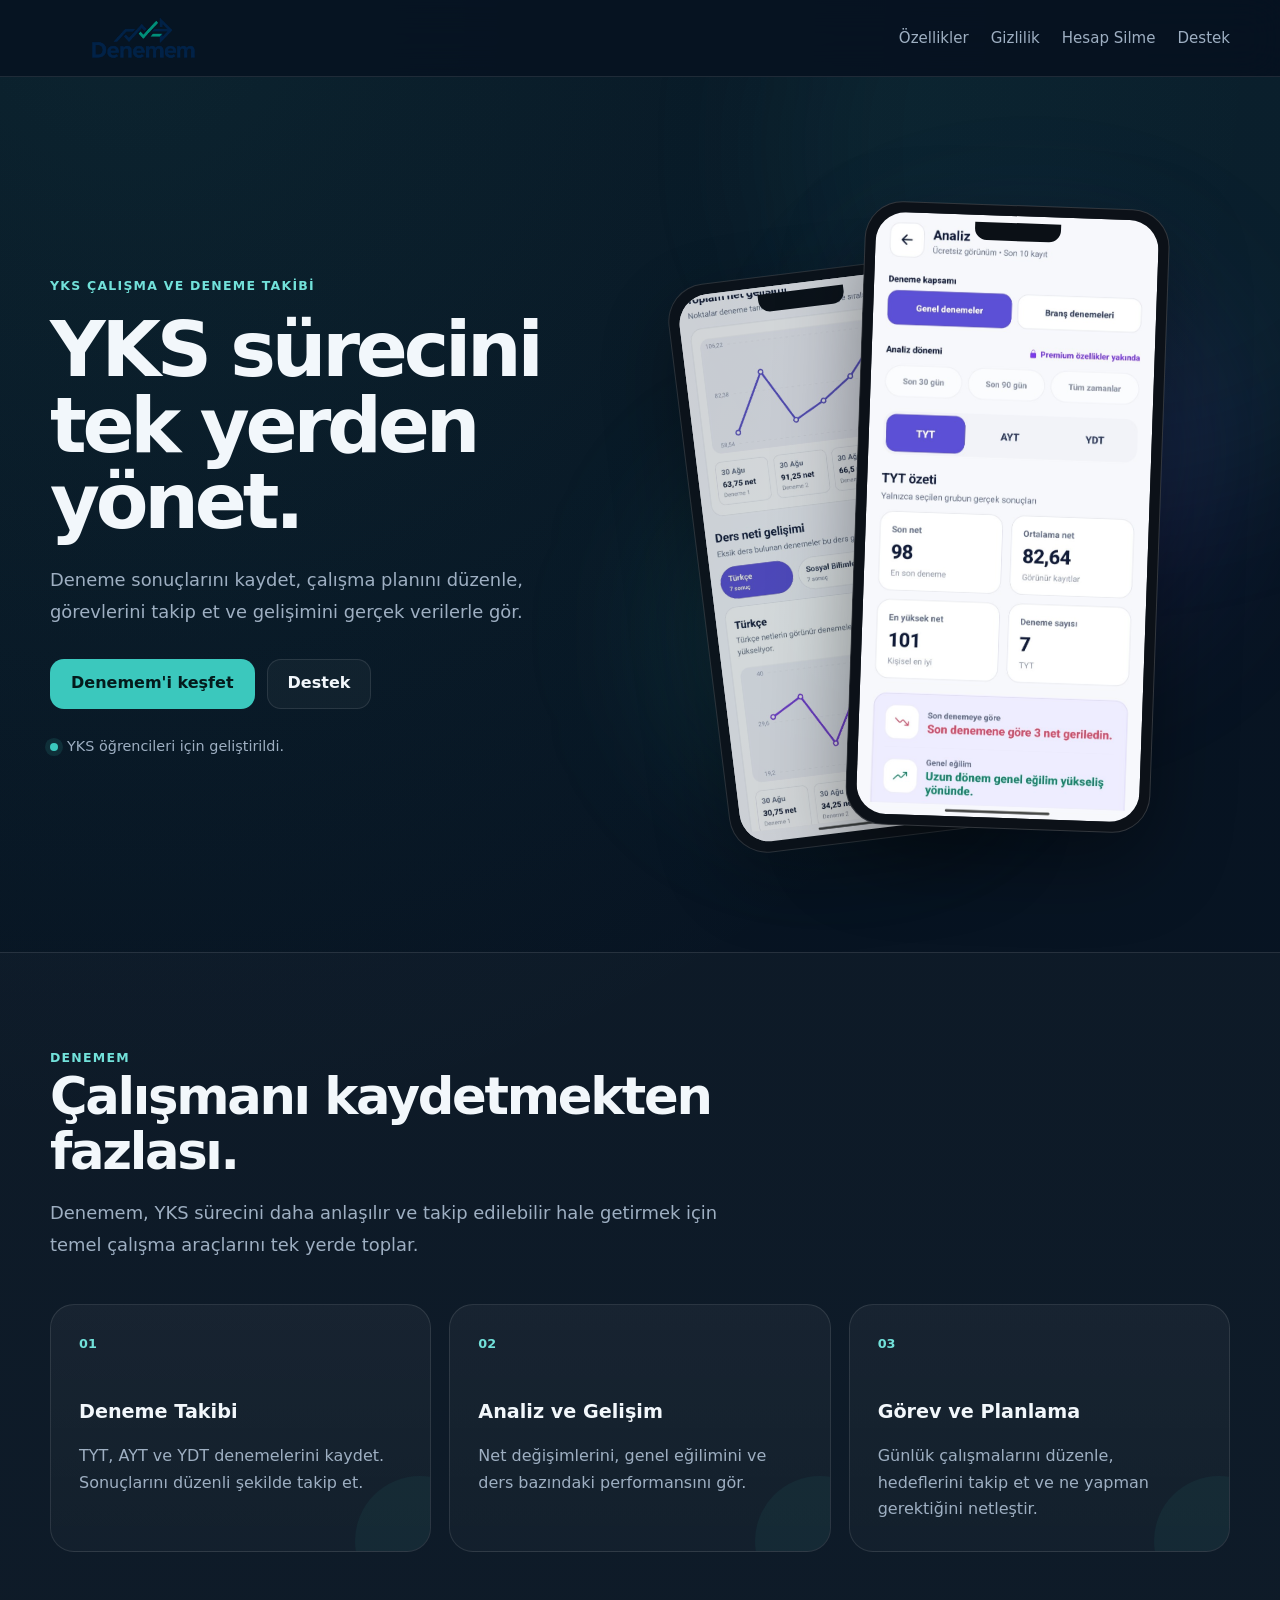
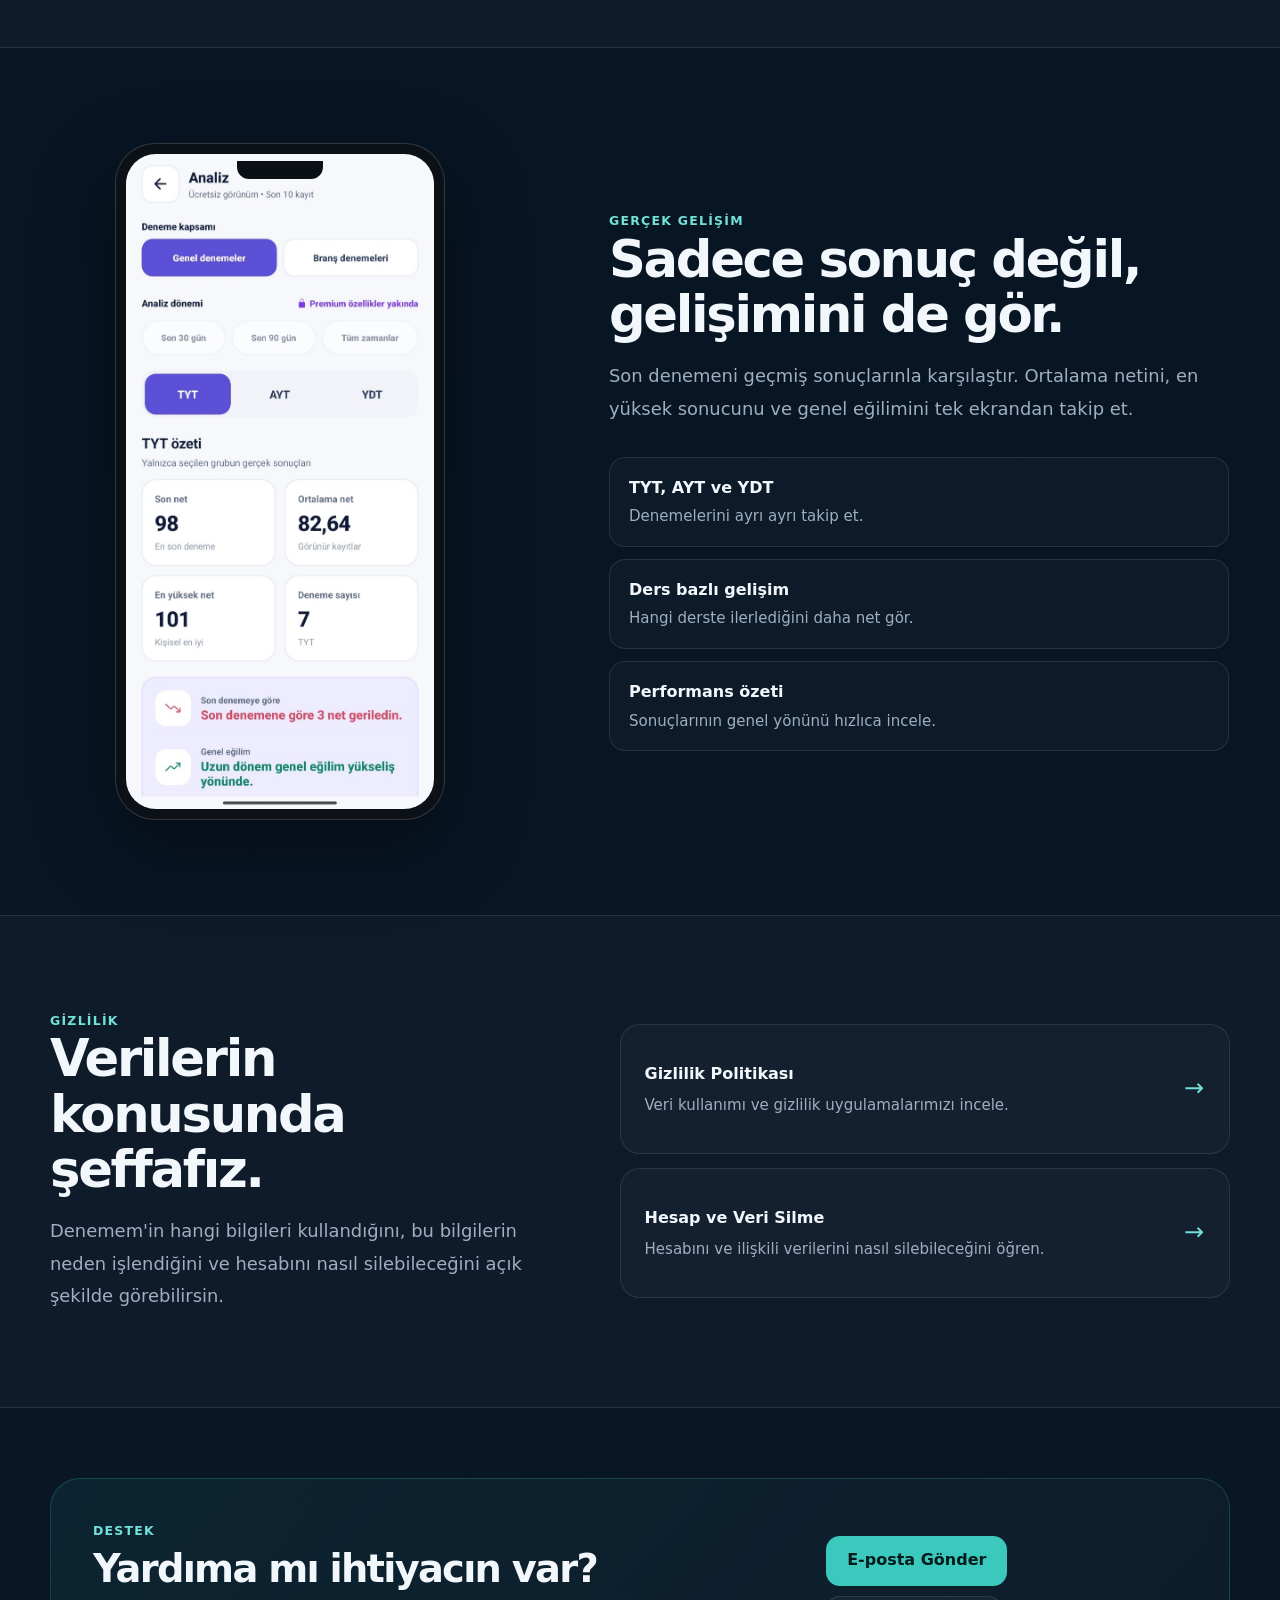
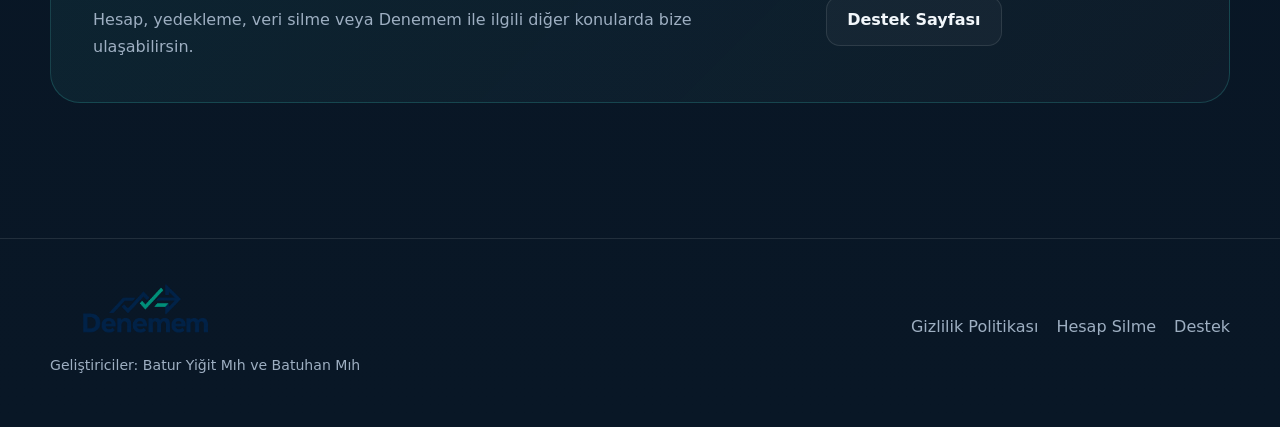
==== commit 3543a2b1: "Use new Denemem logo" ====
--- a/index.html
+++ b/index.html
@@ -20,7 +20,7 @@
     <div class="container nav">
 
       <a href="index.html" class="brand brand-image">
-        <img src="logo-web.png" alt="Denemem">
+        <img src="logo-header.png" alt="Denemem">
       </a>
 
       <nav class="nav-links" aria-label="Ana menü">
@@ -389,7 +389,7 @@
 
       <div class="footer-brand">
 
-        <img src="logo-web.png" alt="Denemem">
+       <img src="logo-header.png" alt="Denemem">
 
         <div class="small">
           Geliştiriciler: Batur Yiğit Mıh ve Batuhan Mıh
--- a/styles.css
+++ b/styles.css
@@ -116,21 +116,19 @@
 
 
 .brand-image {
-  width: 150px;
-  height: 48px;
-
-  background: #ffffff;
-
-  border-radius: 12px;
-
-  padding: 4px 10px;
-
-  overflow: hidden;
+  width: 185px;
+  height: 52px;
 
   display: flex;
   align-items: center;
 
   text-decoration: none;
+}
+
+.brand-image img {
+  width: 100%;
+  height: 100%;
+  object-fit: contain;
 }
 
 
@@ -996,15 +994,9 @@
 
 
 .footer-brand img {
-  width: 170px;
-
-  margin-bottom: 12px;
-
-  padding: 6px 12px;
-
-  border-radius: 12px;
-
-  background: #ffffff;
+  width: 190px;
+  height: auto;
+  margin-bottom: 14px;
 }
 
 
@@ -1089,10 +1081,10 @@
   }
 
 
-  .brand-image {
-    width: 125px;
-    height: 42px;
-  }
+ .brand-image {
+  width: 155px;
+  height: 46px;
+}
 
 
   .nav-links {
